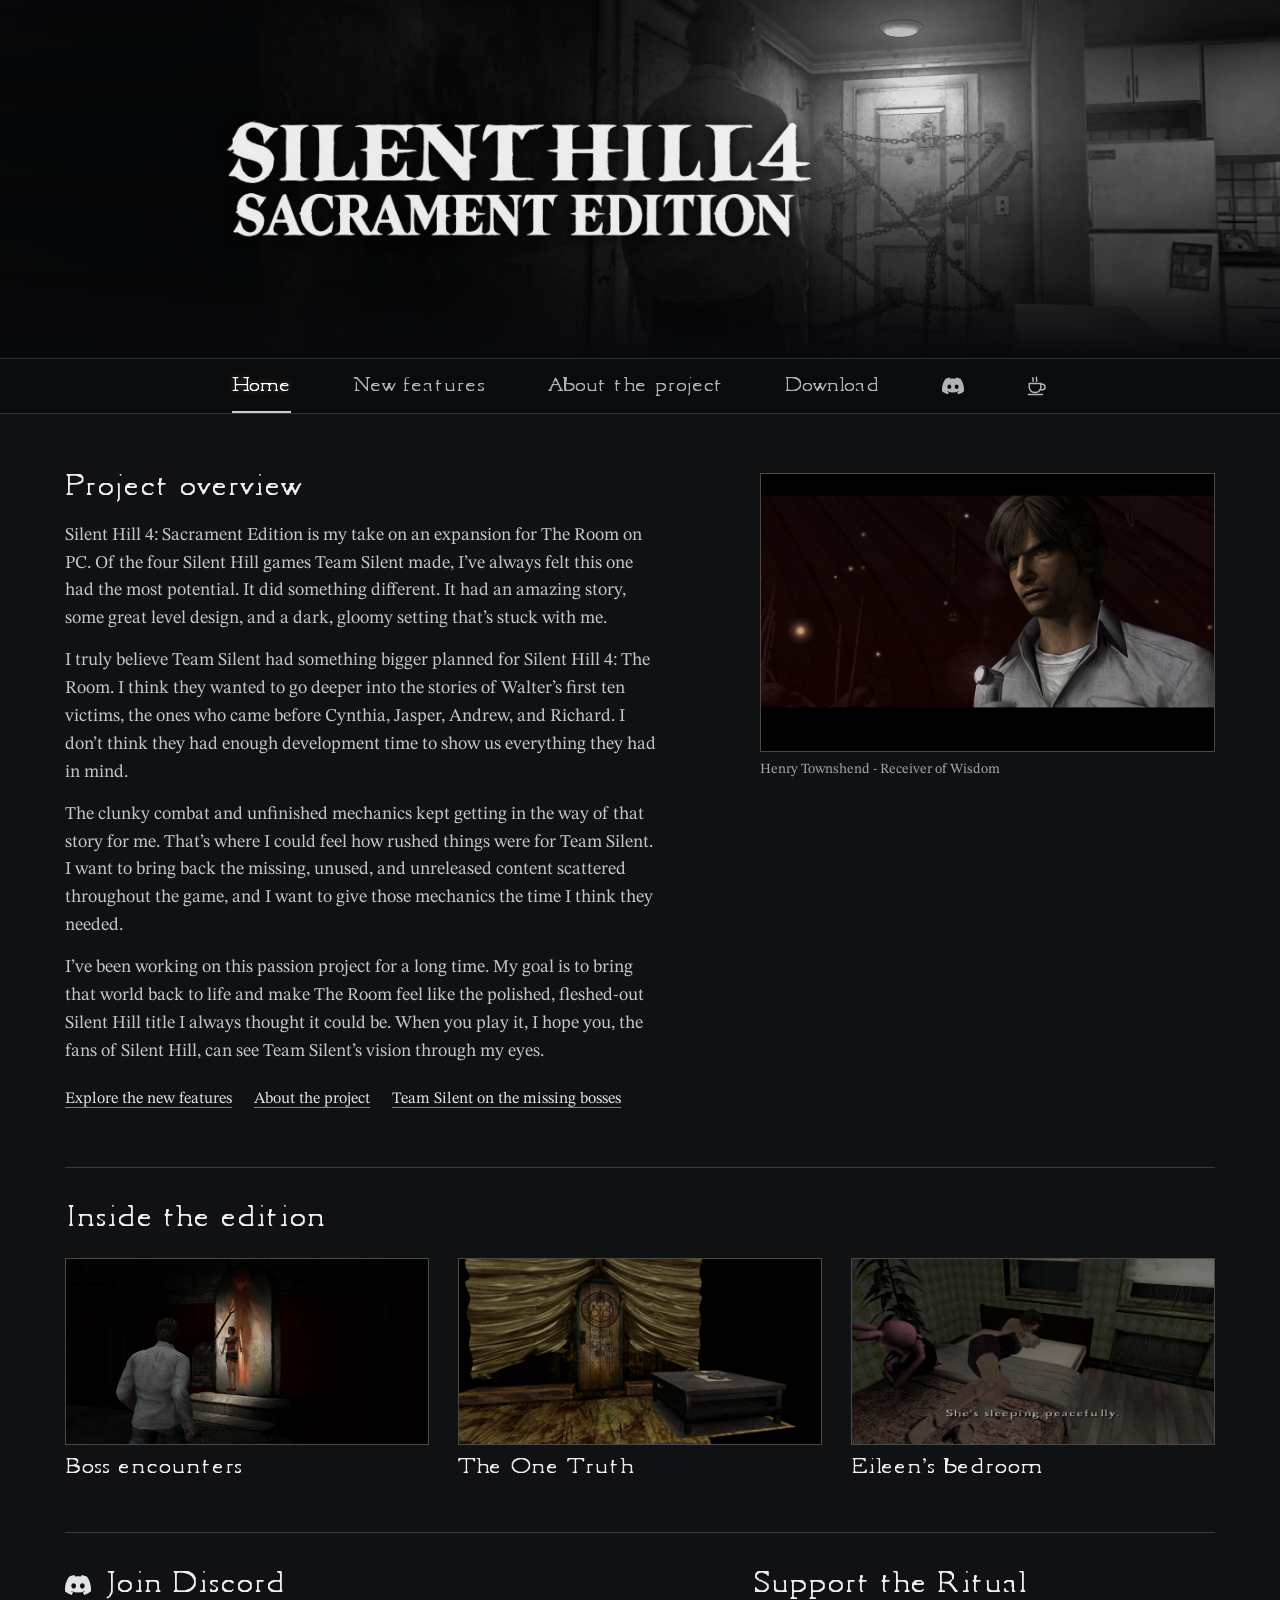
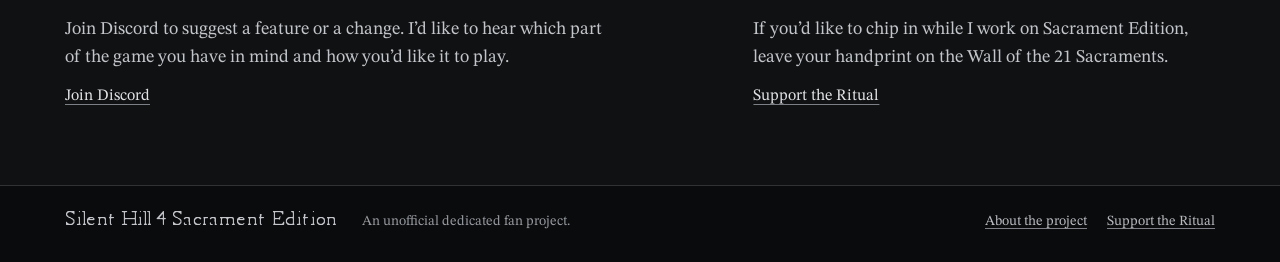
==== index.html @ d0c3575f "Publish screenshot viewer, project captions and support links" ====
<!doctype html>
<html lang="en">
<head>
  <meta charset="utf-8">
  <meta name="viewport" content="width=device-width, initial-scale=1">
  <meta name="color-scheme" content="dark">
  <meta name="theme-color" content="#090a0c">
  <meta name="description" content="A fan-made expansion of Silent Hill 4: The Room for PC, with new encounters, expanded stories, and another chance to help Eileen.">
  <title>Silent Hill 4 Sacrament Edition</title>
  <link rel="icon" href="assets/icon.png" type="image/png">
  <link rel="preload" href="assets/sh4-menu.woff2" as="font" type="font/woff2" crossorigin>
  <link rel="stylesheet" href="styles.css">
</head>
<body class="home">
  <a class="skip" href="#main">Skip to content</a>
  <header class="mast">
    <div class="banner"><div class="banner-photo" aria-hidden="true"><img src="assets/door-source.webp" alt="" width="1920" height="1080" fetchpriority="high"></div>
      <h1 class="identity"><img class="title-logo" src="assets/title.webp" alt="Silent Hill 4 Sacrament Edition" width="1300" height="269"></h1>
    </div>
    <nav class="top-nav" aria-label="Main navigation"><div class="wrap menu">
        <a href="index.html" aria-current="page">Home</a>
        <a href="features.html">New features</a>
        <a href="about.html">About<span class="optional">&nbsp;the project</span></a>
        <a href="download.html">Download</a>
        <a class="discord-shortcut" href="https://discord.gg/ubzuQQMsM7" aria-label="Join Discord" title="Join Discord" target="_blank" rel="noopener"><img src="assets/discord.svg" alt="" width="22" height="22"></a>
        <a class="discord-shortcut" href="https://buymeacoffee.com/sh4se" aria-label="Support the Ritual on Buy Me a Coffee" title="Support the Ritual on Buy Me a Coffee" target="_blank" rel="noopener"><img src="assets/coffee.svg" alt="" width="22" height="22"></a>
    </div></nav>
  </header>
<main class="content wrap" id="main" tabindex="-1">
  <section class="overview" aria-labelledby="overview-title">
    <div class="overview-copy">
      <h2 id="overview-title">Project overview</h2>
      <p>Silent Hill 4: Sacrament Edition is my take on an expansion for The Room on PC. Of the four Silent Hill games Team Silent made, I’ve always felt this one had the most potential. It did something different. It had an amazing story, some great level design, and a dark, gloomy setting that’s stuck with me.</p>
      <p>I truly believe Team Silent had something bigger planned for Silent Hill 4: The Room. I think they wanted to go deeper into the stories of Walter’s first ten victims, the ones who came before Cynthia, Jasper, Andrew, and Richard. I don’t think they had enough development time to show us everything they had in mind.</p>
      <p>The clunky combat and unfinished mechanics kept getting in the way of that story for me. That’s where I could feel how rushed things were for Team Silent. I want to bring back the missing, unused, and unreleased content scattered throughout the game, and I want to give those mechanics the time I think they needed.</p>
      <p>I’ve been working on this passion project for a long time. My goal is to bring that world back to life and make The Room feel like the polished, fleshed-out Silent Hill title I always thought it could be. When you play it, I hope you, the fans of Silent Hill, can see Team Silent’s vision through my eyes.</p>
      <div class="page-links"><a href="features.html">Explore the new features</a><a href="about.html">About the project</a><a href="https://www.silenthillmemories.net/sh4/post_mortem_en.htm#:~:text=ABSENCE%20OF%20MID-LEVEL%20BOSSES" target="_blank" rel="noopener">Team Silent on the missing bosses</a></div>
    </div>
    <figure class="room-shot"><a class="enlarge" href="assets/henry-portrait.webp" title="Open larger image"><img src="assets/henry-portrait.webp" alt="Henry Townshend with his flashlight clipped to his shirt." width="2560" height="1384"></a><figcaption>Henry Townshend - Receiver of Wisdom</figcaption></figure>
  </section>
  <section class="home-index" aria-labelledby="inside-title"><h2 id="inside-title">Inside the edition</h2>
    <div class="thumbnails"><a href="features.html#bosses"><img src="assets/boss.webp" width="480" height="254" loading="lazy" alt="Henry faces a figure in a firelit recess."><span>Boss encounters</span></a><a href="features.html#one-truth"><img src="assets/truth.webp" width="480" height="254" loading="lazy" alt="Heavy curtains surround the altar at the end of a hall."><span>The One Truth</span></a><a href="features.html#eileen"><img src="assets/eileen-bedroom.webp" width="480" height="254" loading="lazy" alt="Eileen rests in bed in Room 303."><span>Eileen’s bedroom</span></a></div>
  </section>
  <div class="community">
    <section id="discord" aria-labelledby="discord-heading" tabindex="-1">
      <h2 id="discord-heading"><img src="assets/discord.svg" alt="" width="26" height="26">Join Discord</h2>
      <p>Join Discord to suggest a feature or a change. I’d like to hear which part of the game you have in mind and how you’d like it to play.</p>
      <p class="link-status"><a href="https://discord.gg/ubzuQQMsM7" target="_blank" rel="noopener">Join Discord</a></p>
    </section>
    <section id="coffee" aria-labelledby="coffee-heading" tabindex="-1">
      <h2 id="coffee-heading">Support the Ritual</h2>
      <p>If you’d like to chip in while I work on Sacrament Edition, leave your handprint on the Wall of the 21 Sacraments.</p>
      <p class="link-status"><a href="https://buymeacoffee.com/sh4se" target="_blank" rel="noopener">Support the Ritual</a></p>
    </section>
  </div>
</main>
  <footer class="footer"><div class="wrap"><p>Silent Hill 4 Sacrament Edition</p><p>An unofficial dedicated fan project.</p><div class="footer-links"><a href="about.html">About the project</a><a href="#coffee">Support the Ritual</a></div></div></footer>
<dialog class="photo-viewer" aria-label="Enlarged screenshot">
    <form method="dialog"><button autofocus aria-label="Close image preview">Close &times;</button></form>
    <img alt="">
  </dialog>
  <script src="photo-viewer.js"></script>
</body>
</html>
---- styles.css ----
@font-face {
  font-family: "SH4 Menu";
  src: url("assets/sh4-menu.woff2") format("woff2");
  font-style: normal;
  font-weight: 400;
  font-display: swap;
}
@font-face {
  font-family: "STIX Two Text";
  src: url("assets/stix-two-text.woff2") format("woff2");
  font-style: normal;
  font-weight: 400 700;
  font-display: swap;
}
:root {
  --black: #090a0c;
  --ground: #101113;
  --text: #c2c5c9;
  --white: #eeeef0;
  --muted: #a2a6ac;
  --line: #383b40;
  --focus: #d6e2f1;
  --menu: "SH4 Menu", "STIX Two Text", Georgia, serif;
  --reading: "STIX Two Text", Georgia, "Times New Roman", serif;
  color-scheme: dark;
  scrollbar-color: #686b71 #141517;
}
*, *::after, *::before { box-sizing: border-box; }
html { scroll-padding-block-start: 18px; background: var(--black); }
body { background: var(--ground); color: var(--text); margin: 0; font: 400 18px/1.55 var(--reading); font-synthesis: none; }
h1, h2, h3, h4, p, figure { margin: 0; }
h1, h2, h3, h4, .menu, .menu-heading, .thumbnails span { color: var(--white); font-family: var(--menu); font-style: normal; font-weight: 400; }
h1 { font-size: clamp(31px,3.25vw,45px); line-height: 1.22; }
h2 { font-size: clamp(24px,2.15vw,30px); line-height: 1.27; }
h3 { font-size: 21px; line-height: 1.35; }
p + p { margin-top: 14px; }
a { color: #e1e3e6; text-underline-offset: .22em; text-decoration-color: #7c8086; }
a:hover, summary:hover { color: white; text-decoration-color: #f5f6f7; }
a, summary { cursor: pointer; }
a:focus-visible, summary:focus-visible { outline: 2px solid var(--focus); outline-offset: 4px; }
main:focus { outline: none; }
img { display: block; max-width: 100%; }
::selection { background: #c9ccd1; color: #111214; }
.wrap { width: min(1150px, calc(100% - clamp(38px,10vw,150px))); margin-inline: auto; }
.skip { position: absolute; z-index: 5; top: -80px; left: 12px; padding: 9px 18px; background: var(--white); color: var(--black); }
.skip:focus { top: 10px; }
.mast { background: var(--black); }
.banner { isolation: isolate; overflow: hidden; position: relative; display: grid; place-items: center; height: clamp(295px,28vw,420px); background: #090a0b; }
.banner::before, .banner::after, .banner-photo { position: absolute; inset: 0; pointer-events: none; z-index: -1; }
.banner::before { content: ""; background: center 49% / cover url("assets/interior.webp"); filter: grayscale(1) contrast(1.18) brightness(.53); opacity: .68; }
.banner-photo { inset: 0 -2% 0 33%; mask-image: linear-gradient(90deg,transparent,black 24%); }
.banner-photo img { width: 100%; height: 100%; object-fit: cover; object-position: 51% 47%; filter: grayscale(1) contrast(1.11) brightness(1.31); }
.banner::after { content: ""; background: linear-gradient(0deg,#08090b 0%,rgba(8,9,11,.23) 21%,transparent 63%,rgba(8,9,11,.29)), linear-gradient(90deg,rgba(7,8,10,.73),rgba(8,9,11,.24) 34%,rgba(7,8,10,.05) 74%,rgba(8,9,11,.48)); }
.identity { display: block; width: min(46%,610px); margin-right: 19%; line-height: 0; }
.title-logo { width: 100%; height: auto; opacity: .94; filter: drop-shadow(0 2px 7px #000); }
.inner-page .banner { height: clamp(165px,16vw,230px); }
.inner-page .identity { width: min(32%,390px); }
.top-nav { background: #0a0b0c; border-block: 1px solid #303236; }
.menu { min-height: 54px; display: flex; justify-content: center; align-items: stretch; column-gap: clamp(10px,3vw,55px); }
.menu a { position: relative; display: flex; align-items: center; justify-content: center; text-align: center; padding: 6px 12px; color: #b0b2b7; font-size: 19px; line-height: 1.25; text-decoration: none; white-space: nowrap; }
.menu a:hover, .menu a[aria-current] { color: #fff; text-shadow: 0 0 7px #d7d9de55; }
.menu a[aria-current]::after { position: absolute; content: ""; bottom: 0; left: 12px; right: 12px; height: 2px; background: #c9ccd0; }
.menu .discord-shortcut { padding-inline: 12px; }
.discord-shortcut img { opacity: .78; }
.discord-shortcut:hover img, .discord-shortcut:focus-visible img { opacity: 1; }
.content { padding-block: clamp(34px,4.4vw,66px) clamp(50px,6vw,94px); }
.overview, .about-opening, .release { display: grid; grid-template-columns: minmax(0,1.16fr) minmax(0,.84fr); gap: clamp(36px,5.3vw,88px); align-items: start; }
.overview h2, .about-opening h2, .release h2, .ai-note h2, .faq h2 { margin-bottom: 16px; }
.overview figure { margin-top: 2px; }
.overview p, .about-opening p, .release p, .ai-note p, .page-heading p { max-width: 66ch; }
figure img, .thumbnails img { background: #17181a; border: 1px solid #46494d; width: 100%; height: auto; object-fit: cover; }
figcaption { color: var(--muted); font-size: 14px; line-height: 1.4; padding-top: 8px; }
.room-shot img { aspect-ratio: 1.63; }
.page-links { display: flex; flex-wrap: wrap; gap: 5px 22px; margin-top: 17px; }
.page-links a { display: inline-flex; min-height: 34px; align-items: center; font-size: 16px; }
.home-index, .about-tools, .ai-note, .faq { border-top: 1px solid var(--line); margin-top: clamp(34px,3.9vw,58px); padding-top: clamp(23px,2.7vw,40px); }
.home-index h2, .about-tools h2 { margin-bottom: 21px; }
.thumbnails { display: grid; grid-template-columns: repeat(3,minmax(0,1fr)); gap: clamp(15px,2.3vw,36px); }
.thumbnails a { text-decoration: none; }
.thumbnails img { aspect-ratio: 1.95; }
.thumbnails span { display: inline-block; margin-top: 9px; font-size: 21px; line-height: 1.3; }
.thumbnails a:hover img { border-color: #c2c6ca; }
.thumbnails a:hover span { text-decoration: underline; text-underline-offset: .23em; }
.page-heading { border-bottom: 1px solid var(--line); margin-bottom: 30px; padding-bottom: 20px; }
.page-heading p { margin-top: 12px; }
.archive-layout { display: grid; grid-template-columns: minmax(147px,190px) minmax(0,1fr); gap: clamp(33px,4.5vw,72px); }
.chapter-nav { position: sticky; top: 20px; max-height: calc(100vh - 40px); overflow-y: auto; border-right: 1px solid var(--line); padding: 5px 17px 5px 5px; }
.menu-heading { font-size: 20px; margin-bottom: 7px; }
.chapter-nav a { display: block; padding: 5px 0; color: #bcbfc4; font-size: 16px; }
.chapter-nav a:hover { color: white; }
.feature-chapter + .feature-chapter { margin-top: 33px; padding-top: 30px; border-top: 1px solid var(--line); }
.feature-chapter h2 { margin-bottom: 20px; }
.chapter-intro, #subway-second-visit { max-width: 66ch; margin-bottom: 22px; }
#hellish-water-prison { max-width: 66ch; }
.feature-entries + .feature-entries { margin-top: 22px; }
.feature-lead, .feature-entries { display: grid; grid-template-columns: repeat(2,minmax(0,1fr)); gap: 22px clamp(24px,2.7vw,40px); align-items: start; }
.feature-lead { margin-bottom: 22px; }
.lead-copy .feature-item + .feature-item { margin-top: 20px; }
.feature-item h3, .feature-item h4 { margin-bottom: 6px; font-size: 19px; line-height: 1.35; }
.boss-group > h3 { margin-bottom: 14px; }
.boss-group + .boss-group { margin-top: 26px; }
.upcoming-fights > p { margin-bottom: 8px; font-size: 17px; }
.planned-fight { display: flex; flex-wrap: wrap; align-items: baseline; justify-content: space-between; gap: 2px 12px; border-top: 1px solid var(--line); padding-block: 6px; }
.planned-fight h4 { font-size: 18px; line-height: 1.35; }
.planned-fight p { color: var(--muted); font-size: 15px; }
.discord-callout { max-width: 56ch; margin-top: 14px; padding: 14px 16px; background: #17191c; border-block: 1px solid var(--line); }
.discord-callout p { font-size: 17px; }
.discord-callout a { display: inline-flex; gap: 9px; align-items: center; min-height: 44px; font: 18px/1.3 var(--menu); }
.discord-callout a img { flex: none; }
.discord-callout small { display: block; color: var(--muted); font-size: 14px; }
.feature-quote { margin: 16px 0 0; padding: 10px 14px; border-left: 2px solid #747982; background: #141619; }
.feature-quote blockquote { margin: 0; }
.feature-quote figcaption { padding-top: 6px; }
h3 + .feature-quote { margin-top: 0; margin-bottom: 10px; }
.feature-item p, .upcoming-list { font-size: 17px; }
.feature-item .feature-source { margin-top: 9px; color: var(--muted); font-size: 16px; }
.feature-item .shot { margin-top: 14px; }
.shot img { aspect-ratio: 1.8; }
#classic .shot img { aspect-ratio: auto; }
@media (min-width: 961px) {
  :is(#classic, #menus-and-hud) .feature-lead .shot { grid-column: 2; grid-row: 1 / span 2; }
}
#final-boss .shot img { object-position: 59% center; }
#eileen .shot img { object-position: 70% center; }
.upcoming-list { margin: 0; padding-left: 1.25em; }
.upcoming-list li + li { margin-top: 7px; }
.tool-columns { display: grid; grid-template-columns: repeat(3,minmax(0,1fr)); gap: clamp(25px,3.8vw,62px); }
.tool-columns h3 { margin-bottom: 8px; }
.tool-columns p { font-size: 17px; }
.community { display: grid; grid-template-columns: minmax(0,1.15fr) minmax(0,.85fr); gap: clamp(28px,5vw,76px); margin-top: clamp(34px,3.9vw,58px); padding-top: clamp(23px,2.7vw,40px); border-top: 1px solid var(--line); }
.community section { scroll-margin-top: 16px; }
.community section:focus-visible { outline: 1px solid var(--focus); outline-offset: 6px; }
.community h2 { display: flex; align-items: center; gap: 13px; margin-bottom: 13px; }
.community h2 img { flex: none; }
.community p { max-width: 60ch; }
.community .link-status { color: var(--muted); font-size: 16px; margin-top: 12px; }
.credits { margin-top: 35px; }
details { border-top: 1px solid var(--line); }
details:last-child { border-bottom: 1px solid var(--line); }
summary { display: flex; align-items: center; justify-content: space-between; gap: 19px; padding: 13px 0; color: var(--white); list-style: none; font-size: 17px; }
summary::-webkit-details-marker { display: none; }
summary::after { content: "+"; font: 18px/1 var(--reading); color: #b3b8be; }
details[open] > summary::after { content: "−"; }
details p { max-width: 75ch; margin-top: 0; margin-bottom: 15px; }
.faq { max-width: 790px; }
.footer { border-top: 1px solid #303236; background: #0a0b0c; color: #96999f; }
.footer .wrap { padding-block: 23px 29px; display: flex; flex-wrap: wrap; align-items: baseline; gap: 5px 25px; font-size: 14px; }
.footer p:first-child { font: 17px/1.35 var(--menu); color: #c3c5ca; }
.footer p { margin: 0; }
.footer-links { display: flex; flex-wrap: wrap; column-gap: 20px; margin-left: auto; }
.footer a { color: #b8bac0; }
@media (min-width: 1700px) {
  .banner-photo { inset-inline: 31% 4%; mask-image: linear-gradient(90deg,transparent,black 20%,black 84%,transparent); }
}
@media (max-width: 960px) {
  .archive-layout { grid-template-columns: 155px minmax(0,1fr); gap: 30px; }
  .feature-lead, .feature-entries { grid-template-columns: 1fr; gap: 18px; }
  .feature-lead .shot, .feature-item .shot { max-width: 570px; }
  .overview, .about-opening, .release { gap: 32px; }
}
@media (max-width: 700px) {
  body { font-size: 17px; }
  .wrap { width: calc(100% - 38px); }
  .banner { height: clamp(215px,46vw,310px); }
  .inner-page .banner { height: 145px; }
  .banner-photo { inset-inline: 2% -5%; mask-image: linear-gradient(90deg,transparent,black 23%); }
  .banner-photo img { object-position: 52% 36%; }
  .banner::after { background: linear-gradient(0deg,#08090b 1%,rgba(8,9,11,.69) 26%,transparent 77%),linear-gradient(90deg,rgba(8,9,11,.5),transparent 84%); }
  .identity, .inner-page .identity { width: min(75%,395px); margin: 0; align-self: end; margin-bottom: 28px; }
  .inner-page .identity { width: min(57%,300px); margin-bottom: 20px; }
  .menu { width: calc(100% - 22px); min-height: 48px; column-gap: 2px; justify-content: space-evenly; }
  .menu a { font-size: 15.5px; padding-inline: 5px; }
  .menu a[aria-current]::after { left: 4px; right: 4px; }
  .menu .optional { display: none; }
  .menu .discord-shortcut { min-width: 30px; padding-inline: 3px; }
  .discord-shortcut img { width: 19px; height: 19px; }
  .content { padding-top: 29px; }
  .overview, .about-opening, .release, .tool-columns { grid-template-columns: 1fr; gap: 22px; }
  .room-shot, .about-opening figure, .release figure { max-width: 530px; }
  .room-shot img { aspect-ratio: 1.79; }
  .thumbnails { grid-template-columns: 1fr; gap: 15px; }
  .thumbnails a { display: flex; align-items: center; gap: 14px; }
  .thumbnails img { width: 38%; max-width: 175px; }
  .thumbnails span { margin-top: 0; font-size: 20px; }
  .community { grid-template-columns: 1fr; gap: 23px; }
  .community section + section { border-top: 1px solid var(--line); padding-top: 23px; }
  .archive-layout { display: block; }
  .chapter-nav { position: static; max-height: none; overflow: visible; display: grid; grid-template-columns: repeat(2,minmax(0,1fr)); gap: 0 14px; border: 0; border-bottom: 1px solid var(--line); padding: 0 0 13px; margin-bottom: 23px; }
  .menu-heading { grid-column: 1 / -1; margin-bottom: 3px; }
  .chapter-nav a { min-height: 34px; line-height: 1.35; }
  .page-heading { margin-bottom: 22px; }
  .about-tools, .home-index, .ai-note, .faq { margin-top: 29px; }
  .footer .wrap { display: block; }
  .footer p + p { margin: 4px 0; }
  .footer a { display: inline-flex; padding-block: 5px; }
}
@media (max-width: 389px) {
  .menu { width: calc(100% - 8px); column-gap: 0; }
  .menu a { font-size: 13px; padding-inline: 2px; }
}
@media (forced-colors: active) {
  :root { scrollbar-color: auto; }
  .banner { forced-color-adjust: none; }
  .menu a[aria-current] { outline: 1px solid LinkText; }
}

.enlarge { display: block; cursor: zoom-in; }
.enlarge:focus-visible { outline: 2px solid currentColor; outline-offset: 3px; }
.arena-gallery { display: grid; grid-template-columns: repeat(2, minmax(0, 1fr)); gap: 10px; }
.arena-gallery .shot { margin: 0; }
.arena-gallery .shot:first-child { grid-column: 1 / -1; }

.photo-viewer { position: fixed; inset: 0; margin: auto; padding: 0; border: 0; background: transparent; color: #eee; max-width: 96vw; max-height: 96vh; }
.photo-viewer::backdrop { background: rgba(3, 4, 5, .94); }
.photo-viewer img { display: block; width: auto; height: auto; max-width: 94vw; max-height: calc(92vh - 48px); object-fit: contain; }
.photo-viewer form { display: flex; justify-content: flex-end; margin: 0; }
.photo-viewer button { cursor: pointer; background: #141517; color: #eee; font: inherit; padding: 8px 16px; border: 1px solid #747478; min-height: 44px; }
html:has(.photo-viewer[open]) { overflow: hidden; }

@media (min-width: 961px) {
  #combat #weapon-upgrades { grid-column: 1; grid-row: 2; }
  #combat #shotgun { grid-column: 2; grid-row: 1; }
}
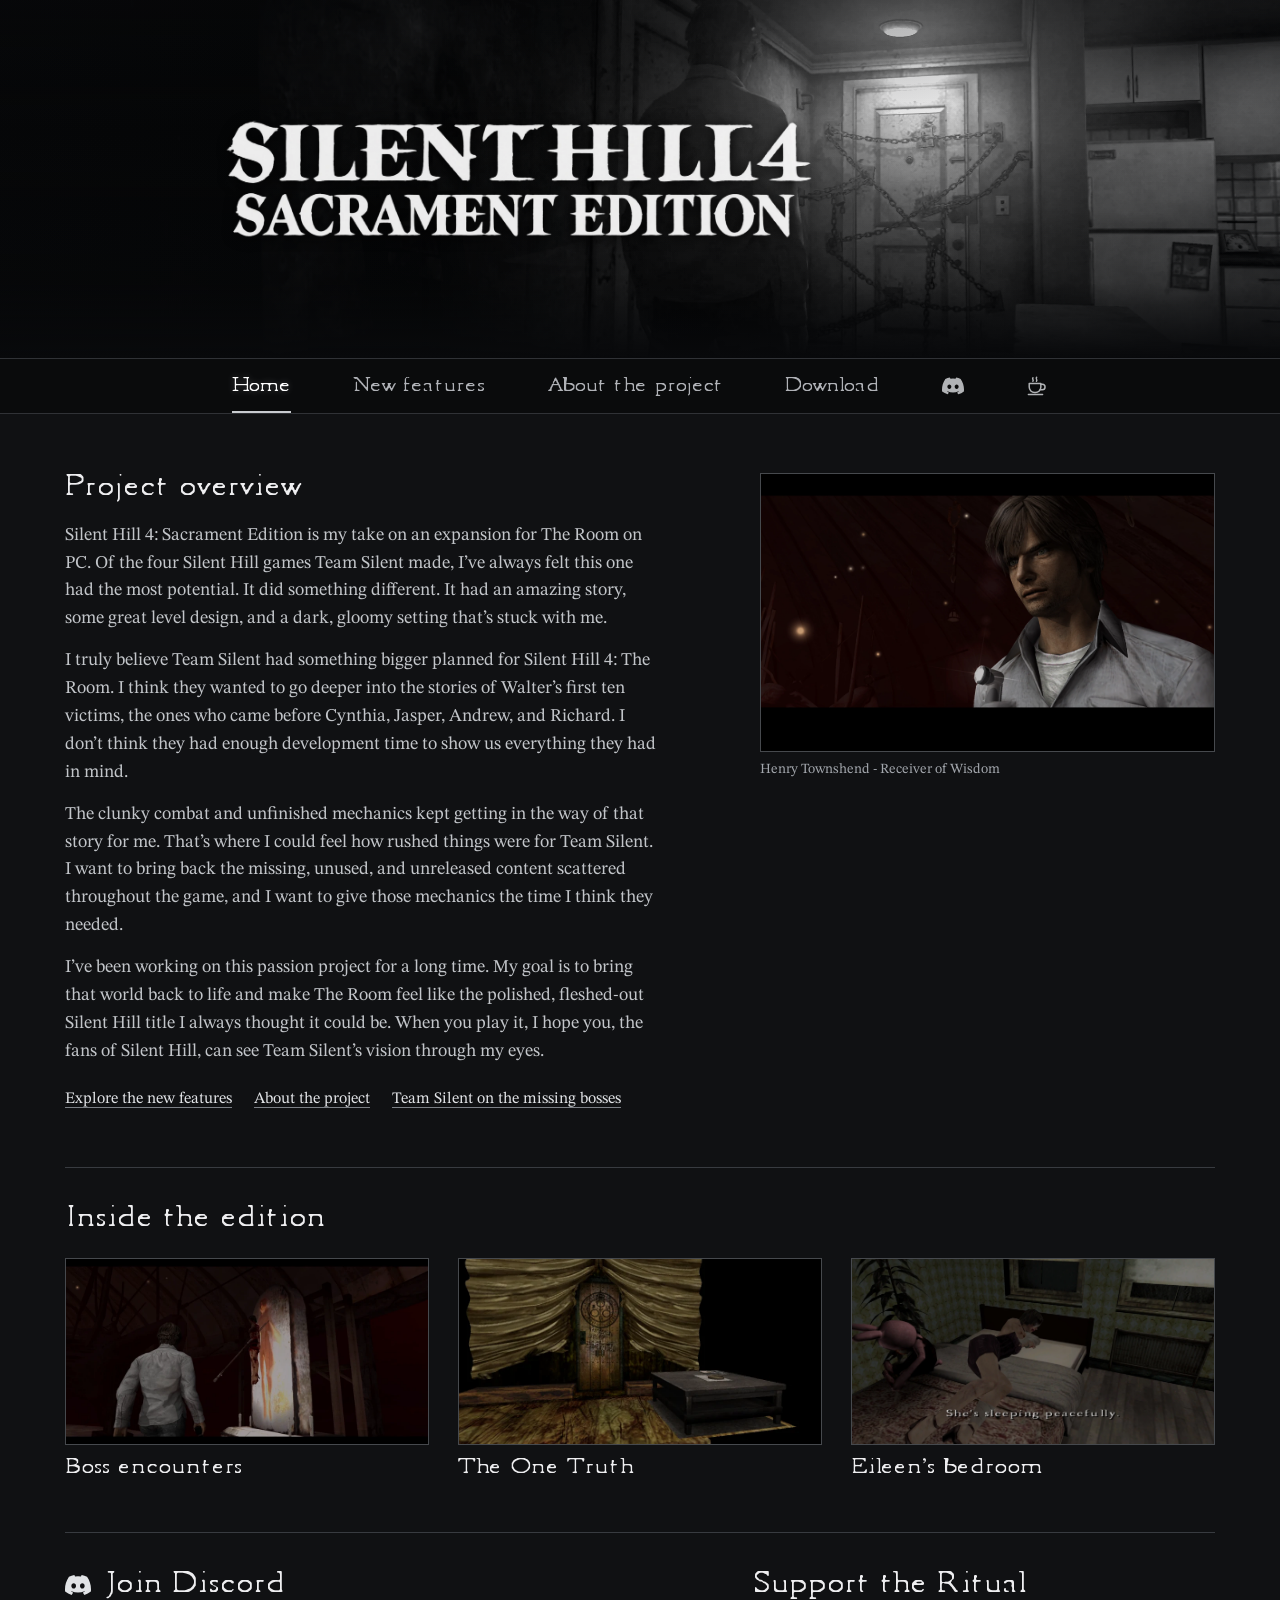
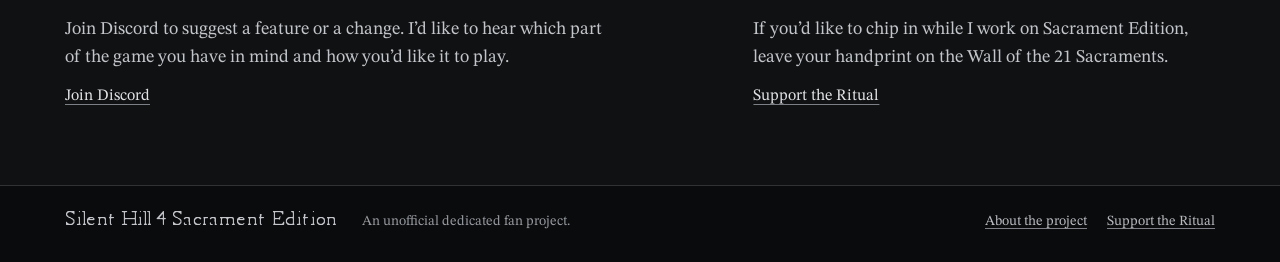
==== commit 2c1e7f35: "Publish approved feature photos and remove image captions" ====
--- a/index.html
+++ b/index.html
@@ -39,7 +39,7 @@
     <figure class="room-shot"><a class="enlarge" href="assets/henry-portrait.webp" title="Open larger image"><img src="assets/henry-portrait.webp" alt="Henry Townshend with his flashlight clipped to his shirt." width="2560" height="1384"></a><figcaption>Henry Townshend - Receiver of Wisdom</figcaption></figure>
   </section>
   <section class="home-index" aria-labelledby="inside-title"><h2 id="inside-title">Inside the edition</h2>
-    <div class="thumbnails"><a href="features.html#bosses"><img src="assets/boss.webp" width="480" height="254" loading="lazy" alt="Henry faces a figure in a firelit recess."><span>Boss encounters</span></a><a href="features.html#one-truth"><img src="assets/truth.webp" width="480" height="254" loading="lazy" alt="Heavy curtains surround the altar at the end of a hall."><span>The One Truth</span></a><a href="features.html#eileen"><img src="assets/eileen-bedroom.webp" width="480" height="254" loading="lazy" alt="Eileen rests in bed in Room 303."><span>Eileen’s bedroom</span></a></div>
+    <div class="thumbnails"><a href="features.html#bosses"><img src="assets/boss-encounters.webp" width="1024" height="472" loading="lazy" alt="Henry faces a suspended figure in the candlelit arena."><span>Boss encounters</span></a><a href="features.html#one-truth"><img src="assets/truth.webp" width="480" height="254" loading="lazy" alt="Heavy curtains surround the altar at the end of a hall."><span>The One Truth</span></a><a href="features.html#eileen"><img src="assets/eileen-bedroom.webp" width="480" height="254" loading="lazy" alt="Eileen rests in bed in Room 303."><span>Eileen’s bedroom</span></a></div>
   </section>
   <div class="community">
     <section id="discord" aria-labelledby="discord-heading" tabindex="-1">
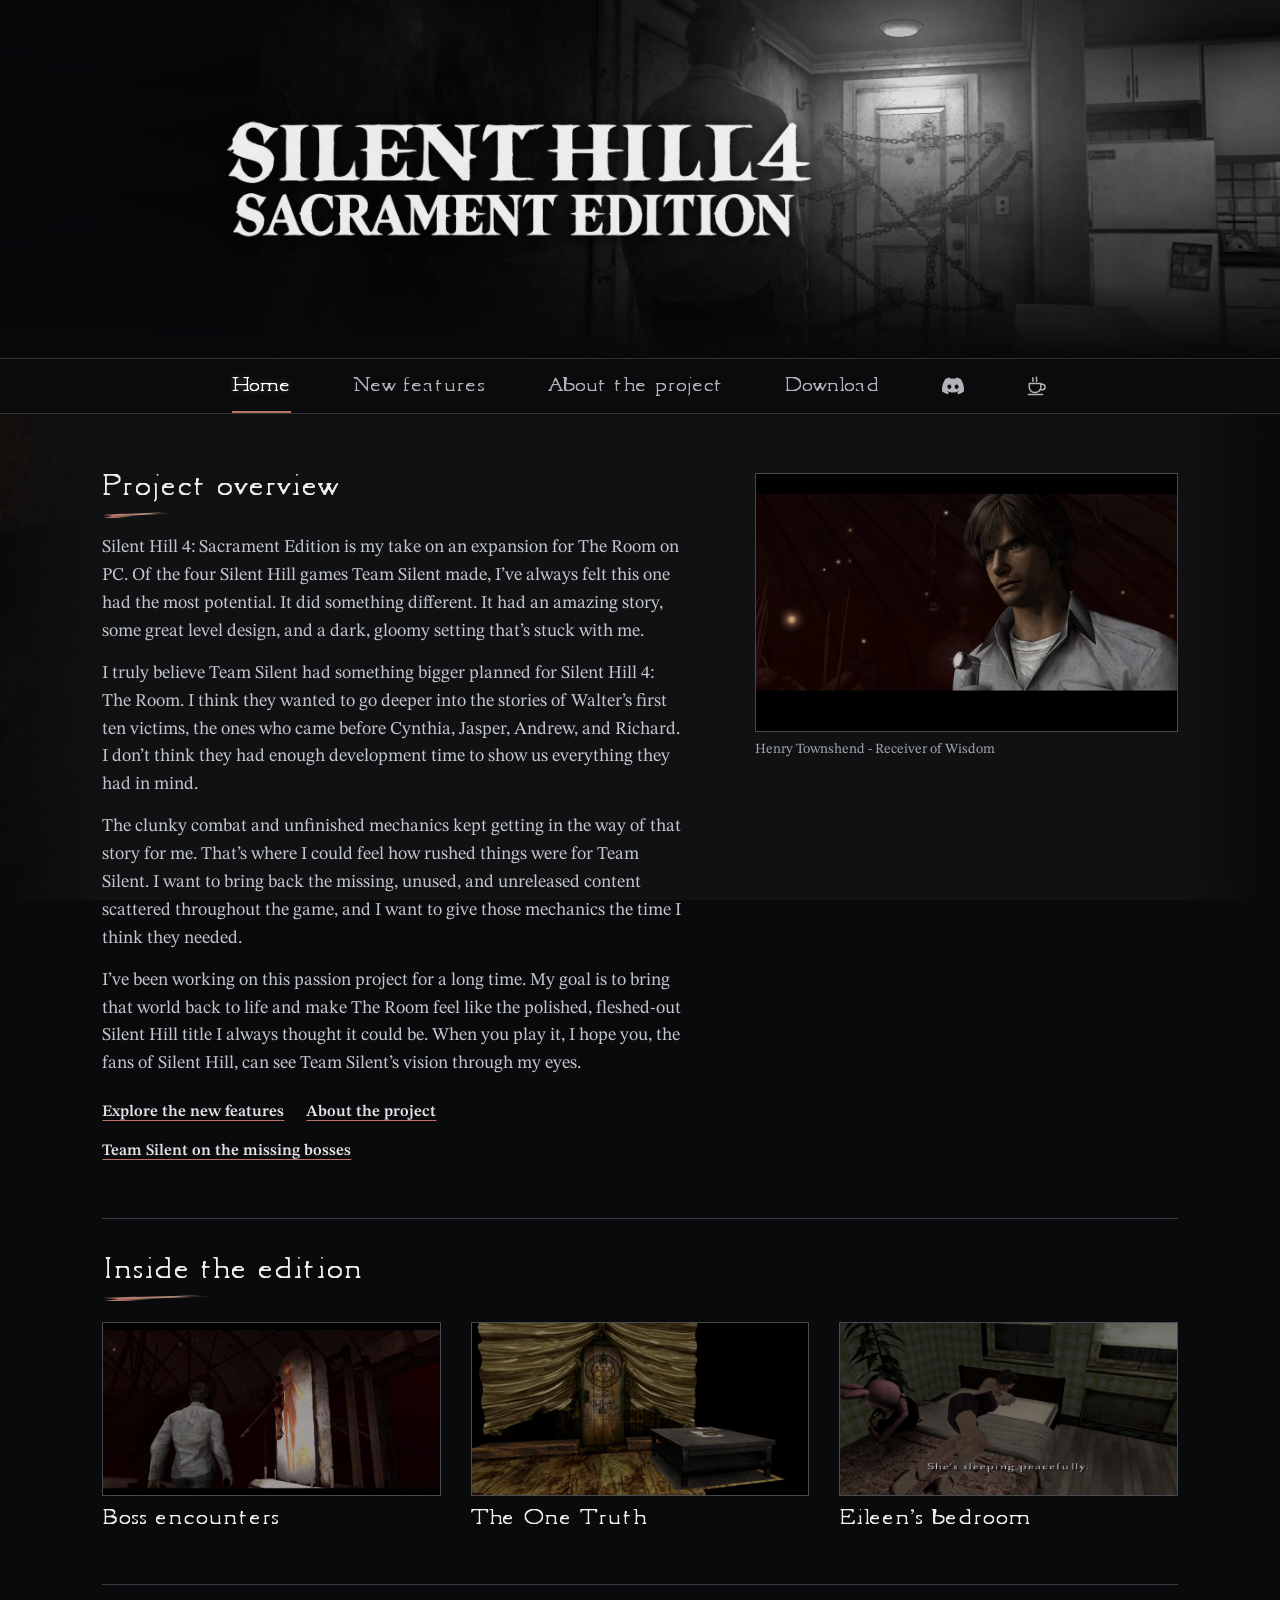
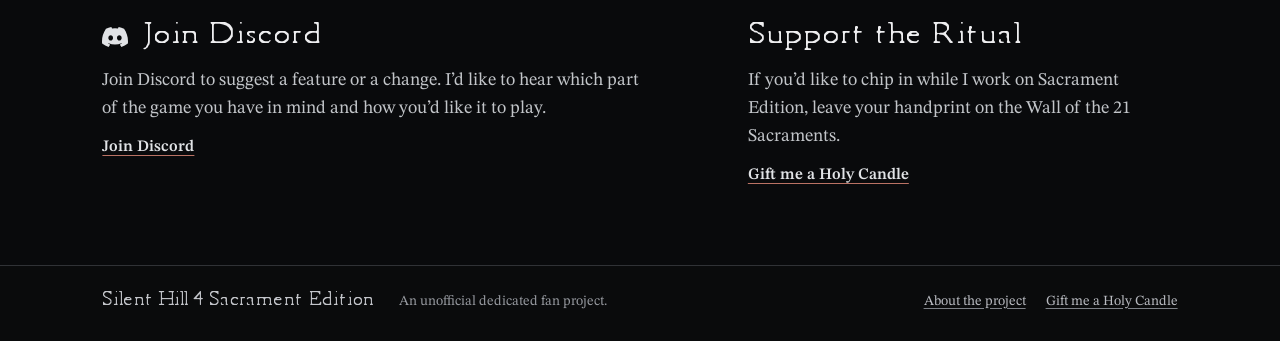
==== commit 4721c33b: "Publish responsive feature layouts, Christmas release date and footer links" ====
--- a/index.html
+++ b/index.html
@@ -23,7 +23,7 @@
         <a href="about.html">About<span class="optional">&nbsp;the project</span></a>
         <a href="download.html">Download</a>
         <a class="discord-shortcut" href="https://discord.gg/ubzuQQMsM7" aria-label="Join Discord" title="Join Discord" target="_blank" rel="noopener"><img src="assets/discord.svg" alt="" width="22" height="22"></a>
-        <a class="discord-shortcut" href="https://buymeacoffee.com/sh4se" aria-label="Support the Ritual on Buy Me a Coffee" title="Support the Ritual on Buy Me a Coffee" target="_blank" rel="noopener"><img src="assets/coffee.svg" alt="" width="22" height="22"></a>
+        <a class="discord-shortcut" href="https://buymeacoffee.com/sh4se" aria-label="Gift me a Holy Candle" title="Gift me a Holy Candle" target="_blank" rel="noopener"><img src="assets/coffee.svg" alt="" width="22" height="22"></a>
     </div></nav>
   </header>
 <main class="content wrap" id="main" tabindex="-1">
@@ -50,11 +50,11 @@
     <section id="coffee" aria-labelledby="coffee-heading" tabindex="-1">
       <h2 id="coffee-heading">Support the Ritual</h2>
       <p>If you’d like to chip in while I work on Sacrament Edition, leave your handprint on the Wall of the 21 Sacraments.</p>
-      <p class="link-status"><a href="https://buymeacoffee.com/sh4se" target="_blank" rel="noopener">Support the Ritual</a></p>
+      <p class="link-status"><a href="https://buymeacoffee.com/sh4se" target="_blank" rel="noopener">Gift me a Holy Candle</a></p>
     </section>
   </div>
 </main>
-  <footer class="footer"><div class="wrap"><p>Silent Hill 4 Sacrament Edition</p><p>An unofficial dedicated fan project.</p><div class="footer-links"><a href="about.html">About the project</a><a href="#coffee">Support the Ritual</a></div></div></footer>
+  <footer class="footer"><div class="wrap"><p>Silent Hill 4 Sacrament Edition</p><p>An unofficial dedicated fan project.</p><div class="footer-links"><a href="about.html">About the project</a><a href="https://buymeacoffee.com/sh4se" target="_blank" rel="noopener">Gift me a Holy Candle</a></div></div></footer>
 <dialog class="photo-viewer" aria-label="Enlarged screenshot">
     <form method="dialog"><button autofocus aria-label="Close image preview">Close &times;</button></form>
     <img alt="">
--- a/styles.css
+++ b/styles.css
@@ -1,223 +1,318 @@
-@font-face {
-  font-family: "SH4 Menu";
-  src: url("assets/sh4-menu.woff2") format("woff2");
-  font-style: normal;
-  font-weight: 400;
-  font-display: swap;
-}
-@font-face {
-  font-family: "STIX Two Text";
-  src: url("assets/stix-two-text.woff2") format("woff2");
-  font-style: normal;
-  font-weight: 400 700;
-  font-display: swap;
-}
-:root {
-  --black: #090a0c;
-  --ground: #101113;
-  --text: #c2c5c9;
-  --white: #eeeef0;
-  --muted: #a2a6ac;
-  --line: #383b40;
-  --focus: #d6e2f1;
-  --menu: "SH4 Menu", "STIX Two Text", Georgia, serif;
-  --reading: "STIX Two Text", Georgia, "Times New Roman", serif;
-  color-scheme: dark;
-  scrollbar-color: #686b71 #141517;
-}
-*, *::after, *::before { box-sizing: border-box; }
-html { scroll-padding-block-start: 18px; background: var(--black); }
-body { background: var(--ground); color: var(--text); margin: 0; font: 400 18px/1.55 var(--reading); font-synthesis: none; }
-h1, h2, h3, h4, p, figure { margin: 0; }
-h1, h2, h3, h4, .menu, .menu-heading, .thumbnails span { color: var(--white); font-family: var(--menu); font-style: normal; font-weight: 400; }
-h1 { font-size: clamp(31px,3.25vw,45px); line-height: 1.22; }
-h2 { font-size: clamp(24px,2.15vw,30px); line-height: 1.27; }
-h3 { font-size: 21px; line-height: 1.35; }
-p + p { margin-top: 14px; }
-a { color: #e1e3e6; text-underline-offset: .22em; text-decoration-color: #7c8086; }
-a:hover, summary:hover { color: white; text-decoration-color: #f5f6f7; }
-a, summary { cursor: pointer; }
-a:focus-visible, summary:focus-visible { outline: 2px solid var(--focus); outline-offset: 4px; }
-main:focus { outline: none; }
-img { display: block; max-width: 100%; }
-::selection { background: #c9ccd1; color: #111214; }
-.wrap { width: min(1150px, calc(100% - clamp(38px,10vw,150px))); margin-inline: auto; }
-.skip { position: absolute; z-index: 5; top: -80px; left: 12px; padding: 9px 18px; background: var(--white); color: var(--black); }
-.skip:focus { top: 10px; }
-.mast { background: var(--black); }
-.banner { isolation: isolate; overflow: hidden; position: relative; display: grid; place-items: center; height: clamp(295px,28vw,420px); background: #090a0b; }
-.banner::before, .banner::after, .banner-photo { position: absolute; inset: 0; pointer-events: none; z-index: -1; }
-.banner::before { content: ""; background: center 49% / cover url("assets/interior.webp"); filter: grayscale(1) contrast(1.18) brightness(.53); opacity: .68; }
-.banner-photo { inset: 0 -2% 0 33%; mask-image: linear-gradient(90deg,transparent,black 24%); }
-.banner-photo img { width: 100%; height: 100%; object-fit: cover; object-position: 51% 47%; filter: grayscale(1) contrast(1.11) brightness(1.31); }
-.banner::after { content: ""; background: linear-gradient(0deg,#08090b 0%,rgba(8,9,11,.23) 21%,transparent 63%,rgba(8,9,11,.29)), linear-gradient(90deg,rgba(7,8,10,.73),rgba(8,9,11,.24) 34%,rgba(7,8,10,.05) 74%,rgba(8,9,11,.48)); }
-.identity { display: block; width: min(46%,610px); margin-right: 19%; line-height: 0; }
-.title-logo { width: 100%; height: auto; opacity: .94; filter: drop-shadow(0 2px 7px #000); }
-.inner-page .banner { height: clamp(165px,16vw,230px); }
-.inner-page .identity { width: min(32%,390px); }
-.top-nav { background: #0a0b0c; border-block: 1px solid #303236; }
-.menu { min-height: 54px; display: flex; justify-content: center; align-items: stretch; column-gap: clamp(10px,3vw,55px); }
-.menu a { position: relative; display: flex; align-items: center; justify-content: center; text-align: center; padding: 6px 12px; color: #b0b2b7; font-size: 19px; line-height: 1.25; text-decoration: none; white-space: nowrap; }
-.menu a:hover, .menu a[aria-current] { color: #fff; text-shadow: 0 0 7px #d7d9de55; }
-.menu a[aria-current]::after { position: absolute; content: ""; bottom: 0; left: 12px; right: 12px; height: 2px; background: #c9ccd0; }
-.menu .discord-shortcut { padding-inline: 12px; }
-.discord-shortcut img { opacity: .78; }
-.discord-shortcut:hover img, .discord-shortcut:focus-visible img { opacity: 1; }
-.content { padding-block: clamp(34px,4.4vw,66px) clamp(50px,6vw,94px); }
-.overview, .about-opening, .release { display: grid; grid-template-columns: minmax(0,1.16fr) minmax(0,.84fr); gap: clamp(36px,5.3vw,88px); align-items: start; }
-.overview h2, .about-opening h2, .release h2, .ai-note h2, .faq h2 { margin-bottom: 16px; }
-.overview figure { margin-top: 2px; }
-.overview p, .about-opening p, .release p, .ai-note p, .page-heading p { max-width: 66ch; }
-figure img, .thumbnails img { background: #17181a; border: 1px solid #46494d; width: 100%; height: auto; object-fit: cover; }
-figcaption { color: var(--muted); font-size: 14px; line-height: 1.4; padding-top: 8px; }
-.room-shot img { aspect-ratio: 1.63; }
-.page-links { display: flex; flex-wrap: wrap; gap: 5px 22px; margin-top: 17px; }
-.page-links a { display: inline-flex; min-height: 34px; align-items: center; font-size: 16px; }
-.home-index, .about-tools, .ai-note, .faq { border-top: 1px solid var(--line); margin-top: clamp(34px,3.9vw,58px); padding-top: clamp(23px,2.7vw,40px); }
-.home-index h2, .about-tools h2 { margin-bottom: 21px; }
-.thumbnails { display: grid; grid-template-columns: repeat(3,minmax(0,1fr)); gap: clamp(15px,2.3vw,36px); }
-.thumbnails a { text-decoration: none; }
-.thumbnails img { aspect-ratio: 1.95; }
-.thumbnails span { display: inline-block; margin-top: 9px; font-size: 21px; line-height: 1.3; }
-.thumbnails a:hover img { border-color: #c2c6ca; }
-.thumbnails a:hover span { text-decoration: underline; text-underline-offset: .23em; }
-.page-heading { border-bottom: 1px solid var(--line); margin-bottom: 30px; padding-bottom: 20px; }
-.page-heading p { margin-top: 12px; }
-.archive-layout { display: grid; grid-template-columns: minmax(147px,190px) minmax(0,1fr); gap: clamp(33px,4.5vw,72px); }
-.chapter-nav { position: sticky; top: 20px; max-height: calc(100vh - 40px); overflow-y: auto; border-right: 1px solid var(--line); padding: 5px 17px 5px 5px; }
-.menu-heading { font-size: 20px; margin-bottom: 7px; }
-.chapter-nav a { display: block; padding: 5px 0; color: #bcbfc4; font-size: 16px; }
-.chapter-nav a:hover { color: white; }
-.feature-chapter + .feature-chapter { margin-top: 33px; padding-top: 30px; border-top: 1px solid var(--line); }
-.feature-chapter h2 { margin-bottom: 20px; }
-.chapter-intro, #subway-second-visit { max-width: 66ch; margin-bottom: 22px; }
-#hellish-water-prison { max-width: 66ch; }
-.feature-entries + .feature-entries { margin-top: 22px; }
-.feature-lead, .feature-entries { display: grid; grid-template-columns: repeat(2,minmax(0,1fr)); gap: 22px clamp(24px,2.7vw,40px); align-items: start; }
-.feature-lead { margin-bottom: 22px; }
-.lead-copy .feature-item + .feature-item { margin-top: 20px; }
-.feature-item h3, .feature-item h4 { margin-bottom: 6px; font-size: 19px; line-height: 1.35; }
-.boss-group > h3 { margin-bottom: 14px; }
-.boss-group + .boss-group { margin-top: 26px; }
-.upcoming-fights > p { margin-bottom: 8px; font-size: 17px; }
-.planned-fight { display: flex; flex-wrap: wrap; align-items: baseline; justify-content: space-between; gap: 2px 12px; border-top: 1px solid var(--line); padding-block: 6px; }
-.planned-fight h4 { font-size: 18px; line-height: 1.35; }
-.planned-fight p { color: var(--muted); font-size: 15px; }
-.discord-callout { max-width: 56ch; margin-top: 14px; padding: 14px 16px; background: #17191c; border-block: 1px solid var(--line); }
-.discord-callout p { font-size: 17px; }
-.discord-callout a { display: inline-flex; gap: 9px; align-items: center; min-height: 44px; font: 18px/1.3 var(--menu); }
-.discord-callout a img { flex: none; }
-.discord-callout small { display: block; color: var(--muted); font-size: 14px; }
-.feature-quote { margin: 16px 0 0; padding: 10px 14px; border-left: 2px solid #747982; background: #141619; }
-.feature-quote blockquote { margin: 0; }
-.feature-quote figcaption { padding-top: 6px; }
-h3 + .feature-quote { margin-top: 0; margin-bottom: 10px; }
-.feature-item p, .upcoming-list { font-size: 17px; }
-.feature-item .feature-source { margin-top: 9px; color: var(--muted); font-size: 16px; }
-.feature-item .shot { margin-top: 14px; }
-.shot img { aspect-ratio: 1.8; }
-#classic .shot img { aspect-ratio: auto; }
-@media (min-width: 961px) {
-  :is(#classic, #menus-and-hud) .feature-lead .shot { grid-column: 2; grid-row: 1 / span 2; }
-}
-#final-boss .shot img { object-position: 59% center; }
-#eileen .shot img { object-position: 70% center; }
-.upcoming-list { margin: 0; padding-left: 1.25em; }
-.upcoming-list li + li { margin-top: 7px; }
-.tool-columns { display: grid; grid-template-columns: repeat(3,minmax(0,1fr)); gap: clamp(25px,3.8vw,62px); }
-.tool-columns h3 { margin-bottom: 8px; }
-.tool-columns p { font-size: 17px; }
-.community { display: grid; grid-template-columns: minmax(0,1.15fr) minmax(0,.85fr); gap: clamp(28px,5vw,76px); margin-top: clamp(34px,3.9vw,58px); padding-top: clamp(23px,2.7vw,40px); border-top: 1px solid var(--line); }
-.community section { scroll-margin-top: 16px; }
-.community section:focus-visible { outline: 1px solid var(--focus); outline-offset: 6px; }
-.community h2 { display: flex; align-items: center; gap: 13px; margin-bottom: 13px; }
-.community h2 img { flex: none; }
-.community p { max-width: 60ch; }
-.community .link-status { color: var(--muted); font-size: 16px; margin-top: 12px; }
-.credits { margin-top: 35px; }
-details { border-top: 1px solid var(--line); }
-details:last-child { border-bottom: 1px solid var(--line); }
-summary { display: flex; align-items: center; justify-content: space-between; gap: 19px; padding: 13px 0; color: var(--white); list-style: none; font-size: 17px; }
-summary::-webkit-details-marker { display: none; }
-summary::after { content: "+"; font: 18px/1 var(--reading); color: #b3b8be; }
-details[open] > summary::after { content: "−"; }
-details p { max-width: 75ch; margin-top: 0; margin-bottom: 15px; }
-.faq { max-width: 790px; }
-.footer { border-top: 1px solid #303236; background: #0a0b0c; color: #96999f; }
-.footer .wrap { padding-block: 23px 29px; display: flex; flex-wrap: wrap; align-items: baseline; gap: 5px 25px; font-size: 14px; }
-.footer p:first-child { font: 17px/1.35 var(--menu); color: #c3c5ca; }
-.footer p { margin: 0; }
-.footer-links { display: flex; flex-wrap: wrap; column-gap: 20px; margin-left: auto; }
-.footer a { color: #b8bac0; }
-@media (min-width: 1700px) {
-  .banner-photo { inset-inline: 31% 4%; mask-image: linear-gradient(90deg,transparent,black 20%,black 84%,transparent); }
-}
-@media (max-width: 960px) {
-  .archive-layout { grid-template-columns: 155px minmax(0,1fr); gap: 30px; }
-  .feature-lead, .feature-entries { grid-template-columns: 1fr; gap: 18px; }
-  .feature-lead .shot, .feature-item .shot { max-width: 570px; }
-  .overview, .about-opening, .release { gap: 32px; }
-}
-@media (max-width: 700px) {
-  body { font-size: 17px; }
-  .wrap { width: calc(100% - 38px); }
-  .banner { height: clamp(215px,46vw,310px); }
-  .inner-page .banner { height: 145px; }
-  .banner-photo { inset-inline: 2% -5%; mask-image: linear-gradient(90deg,transparent,black 23%); }
-  .banner-photo img { object-position: 52% 36%; }
-  .banner::after { background: linear-gradient(0deg,#08090b 1%,rgba(8,9,11,.69) 26%,transparent 77%),linear-gradient(90deg,rgba(8,9,11,.5),transparent 84%); }
-  .identity, .inner-page .identity { width: min(75%,395px); margin: 0; align-self: end; margin-bottom: 28px; }
-  .inner-page .identity { width: min(57%,300px); margin-bottom: 20px; }
-  .menu { width: calc(100% - 22px); min-height: 48px; column-gap: 2px; justify-content: space-evenly; }
-  .menu a { font-size: 15.5px; padding-inline: 5px; }
-  .menu a[aria-current]::after { left: 4px; right: 4px; }
-  .menu .optional { display: none; }
-  .menu .discord-shortcut { min-width: 30px; padding-inline: 3px; }
-  .discord-shortcut img { width: 19px; height: 19px; }
-  .content { padding-top: 29px; }
-  .overview, .about-opening, .release, .tool-columns { grid-template-columns: 1fr; gap: 22px; }
-  .room-shot, .about-opening figure, .release figure { max-width: 530px; }
-  .room-shot img { aspect-ratio: 1.79; }
-  .thumbnails { grid-template-columns: 1fr; gap: 15px; }
-  .thumbnails a { display: flex; align-items: center; gap: 14px; }
-  .thumbnails img { width: 38%; max-width: 175px; }
-  .thumbnails span { margin-top: 0; font-size: 20px; }
-  .community { grid-template-columns: 1fr; gap: 23px; }
-  .community section + section { border-top: 1px solid var(--line); padding-top: 23px; }
-  .archive-layout { display: block; }
-  .chapter-nav { position: static; max-height: none; overflow: visible; display: grid; grid-template-columns: repeat(2,minmax(0,1fr)); gap: 0 14px; border: 0; border-bottom: 1px solid var(--line); padding: 0 0 13px; margin-bottom: 23px; }
-  .menu-heading { grid-column: 1 / -1; margin-bottom: 3px; }
-  .chapter-nav a { min-height: 34px; line-height: 1.35; }
-  .page-heading { margin-bottom: 22px; }
-  .about-tools, .home-index, .ai-note, .faq { margin-top: 29px; }
-  .footer .wrap { display: block; }
-  .footer p + p { margin: 4px 0; }
-  .footer a { display: inline-flex; padding-block: 5px; }
-}
-@media (max-width: 389px) {
-  .menu { width: calc(100% - 8px); column-gap: 0; }
-  .menu a { font-size: 13px; padding-inline: 2px; }
-}
-@media (forced-colors: active) {
-  :root { scrollbar-color: auto; }
-  .banner { forced-color-adjust: none; }
-  .menu a[aria-current] { outline: 1px solid LinkText; }
-}
-
-.enlarge { display: block; cursor: zoom-in; }
-.enlarge:focus-visible { outline: 2px solid currentColor; outline-offset: 3px; }
-.arena-gallery { display: grid; grid-template-columns: repeat(2, minmax(0, 1fr)); gap: 10px; }
-.arena-gallery .shot { margin: 0; }
+@font-face {
+  font-family: "SH4 Menu";
+  src: url("assets/sh4-menu.woff2") format("woff2");
+  font-style: normal;
+  font-weight: 400;
+  font-display: swap;
+}
+@font-face {
+  font-family: "STIX Two Text";
+  src: url("assets/stix-two-text.woff2") format("woff2");
+  font-style: normal;
+  font-weight: 400 700;
+  font-display: swap;
+}
+:root {
+  --black: #090a0c;
+  --ground: #101113;
+  --text: #c2c5c9;
+  --white: #eeeef0;
+  --muted: #a2a6ac;
+  --line: #383b40;
+  --focus: #d6e2f1;
+  --menu: "SH4 Menu", "STIX Two Text", Georgia, serif;
+  --reading: "STIX Two Text", Georgia, "Times New Roman", serif;
+  color-scheme: dark;
+  scrollbar-color: #686b71 #141517;
+}
+*, *::after, *::before { box-sizing: border-box; }
+html { scroll-padding-block-start: 18px; background: var(--black); }
+body { background: var(--ground); color: var(--text); margin: 0; font: 400 18px/1.55 var(--reading); font-synthesis: none; }
+h1, h2, h3, h4, p, figure { margin: 0; }
+h1, h2, h3, h4, .menu, .menu-heading, .thumbnails span { color: var(--white); font-family: var(--menu); font-style: normal; font-weight: 400; }
+h1 { font-size: clamp(31px,3.25vw,45px); line-height: 1.22; }
+h2 { font-size: clamp(24px,2.15vw,30px); line-height: 1.27; }
+h3 { font-size: 21px; line-height: 1.35; }
+p + p { margin-top: 14px; }
+a { color: #e1e3e6; text-underline-offset: .22em; text-decoration-color: #7c8086; }
+a:hover, summary:hover { color: white; text-decoration-color: #f5f6f7; }
+a, summary { cursor: pointer; }
+a:focus-visible, summary:focus-visible { outline: 2px solid var(--focus); outline-offset: 4px; }
+main:focus { outline: none; }
+img { display: block; max-width: 100%; }
+::selection { background: #c9ccd1; color: #111214; }
+.wrap { width: min(1150px, calc(100% - clamp(38px,10vw,150px))); margin-inline: auto; }
+.skip { position: absolute; z-index: 5; top: -80px; left: 12px; padding: 9px 18px; background: var(--white); color: var(--black); }
+.skip:focus { top: 10px; }
+.mast { background: var(--black); }
+.banner { isolation: isolate; overflow: hidden; position: relative; display: grid; place-items: center; height: clamp(295px,28vw,420px); background: #090a0b; }
+.banner::before, .banner::after, .banner-photo { position: absolute; inset: 0; pointer-events: none; z-index: -1; }
+.banner::before { content: ""; background: center 49% / cover url("assets/interior.webp"); filter: grayscale(1) contrast(1.18) brightness(.53); opacity: .68; }
+.banner-photo { inset: 0 -2% 0 33%; mask-image: linear-gradient(90deg,transparent,black 24%); }
+.banner-photo img { width: 100%; height: 100%; object-fit: cover; object-position: 51% 47%; filter: grayscale(1) contrast(1.11) brightness(1.31); }
+.banner::after { content: ""; background: linear-gradient(0deg,#08090b 0%,rgba(8,9,11,.23) 21%,transparent 63%,rgba(8,9,11,.29)), linear-gradient(90deg,rgba(7,8,10,.73),rgba(8,9,11,.24) 34%,rgba(7,8,10,.05) 74%,rgba(8,9,11,.48)); }
+.identity { display: block; width: min(46%,610px); margin-right: 19%; line-height: 0; }
+.title-logo { width: 100%; height: auto; opacity: .94; filter: drop-shadow(0 2px 7px #000); }
+.top-nav { background: #0a0b0c; border-block: 1px solid #303236; }
+.menu { min-height: 54px; display: flex; justify-content: center; align-items: stretch; column-gap: clamp(10px,3vw,55px); }
+.menu a { position: relative; display: flex; align-items: center; justify-content: center; text-align: center; padding: 6px 12px; color: #b0b2b7; font-size: 19px; line-height: 1.25; text-decoration: none; white-space: nowrap; }
+.menu a:hover, .menu a[aria-current] { color: #fff; text-shadow: 0 0 7px #d7d9de55; }
+.menu a[aria-current]::after { position: absolute; content: ""; bottom: 0; left: 12px; right: 12px; height: 2px; background: #c9ccd0; }
+.menu .discord-shortcut { padding-inline: 12px; }
+.discord-shortcut img { opacity: .78; }
+.discord-shortcut:hover img, .discord-shortcut:focus-visible img { opacity: 1; }
+.content { padding-block: clamp(34px,4.4vw,66px) clamp(50px,6vw,94px); }
+.overview, .about-opening, .release { display: grid; grid-template-columns: minmax(0,1.16fr) minmax(0,.84fr); gap: clamp(36px,5.3vw,88px); align-items: start; }
+.overview h2, .about-opening h2, .release h2, .ai-note h2, .faq h2 { margin-bottom: 16px; }
+.overview figure { margin-top: 2px; }
+.overview p, .about-opening p, .release p, .ai-note p, .page-heading p { max-width: 66ch; }
+figure img, .thumbnails img { background: #17181a; border: 1px solid #46494d; width: 100%; height: auto; object-fit: cover; }
+figcaption { color: var(--muted); font-size: 14px; line-height: 1.4; padding-top: 8px; }
+.room-shot img { aspect-ratio: 1.63; }
+.page-links { display: flex; flex-wrap: wrap; gap: 5px 22px; margin-top: 17px; }
+.page-links a { display: inline-flex; min-height: 34px; align-items: center; font-size: 16px; }
+.home-index, .about-tools, .ai-note, .faq { border-top: 1px solid var(--line); margin-top: clamp(34px,3.9vw,58px); padding-top: clamp(23px,2.7vw,40px); }
+.home-index h2, .about-tools h2 { margin-bottom: 21px; }
+.thumbnails { display: grid; grid-template-columns: repeat(3,minmax(0,1fr)); gap: clamp(15px,2.3vw,36px); }
+.thumbnails a { text-decoration: none; }
+.thumbnails img { aspect-ratio: 1.95; }
+.thumbnails span { display: inline-block; margin-top: 9px; font-size: 21px; line-height: 1.3; }
+.thumbnails a:hover img { border-color: #c2c6ca; }
+.thumbnails a:hover span { text-decoration: underline; text-underline-offset: .23em; }
+.page-heading { border-bottom: 1px solid var(--line); margin-bottom: 30px; padding-bottom: 20px; }
+.page-heading p { margin-top: 12px; }
+.archive-layout { display: grid; grid-template-columns: minmax(147px,190px) minmax(0,1fr); gap: clamp(33px,4.5vw,72px); }
+.chapter-nav { position: sticky; top: 20px; max-height: calc(100vh - 40px); overflow-y: auto; border-right: 1px solid var(--line); padding: 5px 17px 5px 5px; }
+.menu-heading { font-size: 20px; margin-bottom: 7px; }
+.chapter-nav a { display: block; padding: 5px 0; color: #bcbfc4; font-size: 16px; }
+.chapter-nav a:hover { color: white; }
+.feature-chapter + .feature-chapter { margin-top: 33px; padding-top: 30px; border-top: 1px solid var(--line); }
+.feature-chapter h2 { margin-bottom: 20px; }
+.chapter-intro { max-width: 66ch; margin-bottom: 22px; }
+#worlds .feature-lead:last-child { margin-bottom: 0; }
+.feature-entries + .feature-entries { margin-top: 22px; }
+.feature-lead, .feature-entries { display: grid; grid-template-columns: repeat(2,minmax(0,1fr)); gap: 22px clamp(24px,2.7vw,40px); align-items: start; }
+.feature-lead { margin-bottom: 22px; }
+.lead-copy .feature-item + .feature-item { margin-top: 20px; }
+.feature-item h3, .feature-item h4 { margin-bottom: 6px; font-size: 19px; line-height: 1.35; }
+.boss-group > h3 { margin-bottom: 14px; }
+.boss-group + .boss-group { margin-top: 26px; }
+.upcoming-fights > p { margin-bottom: 8px; font-size: 17px; }
+.planned-fight { display: flex; flex-wrap: wrap; align-items: baseline; justify-content: space-between; gap: 2px 12px; border-top: 1px solid var(--line); padding-block: 6px; }
+.planned-fight h4 { font-size: 18px; line-height: 1.35; }
+.planned-fight p { color: var(--muted); font-size: 15px; }
+.discord-callout { max-width: 56ch; margin-top: 14px; padding: 14px 16px; background: #17191c; border-block: 1px solid var(--line); }
+.discord-callout p { font-size: 17px; }
+.discord-callout a { display: inline-flex; gap: 9px; align-items: center; min-height: 44px; font: 18px/1.3 var(--menu); }
+.discord-callout a img { flex: none; }
+.discord-callout small { display: block; color: var(--muted); font-size: 14px; }
+.feature-quote { margin: 16px 0 0; padding: 10px 14px; border-left: 2px solid #747982; background: #141619; }
+.feature-quote blockquote { margin: 0; }
+.feature-quote figcaption { padding-top: 6px; }
+h3 + .feature-quote { margin-top: 0; margin-bottom: 10px; }
+.feature-item p, .upcoming-list { font-size: 17px; }
+.feature-item .feature-source { margin-top: 9px; color: var(--muted); font-size: 16px; }
+.feature-item .shot { margin-top: 14px; }
+.shot img { aspect-ratio: 1.8; }
+#story h3 + .shot { margin: 10px 0 14px; }
+.feature-chapter .shot + .feature-quote, .feature-chapter .shot + details { margin-top: 14px; }
+#classic .shot img { aspect-ratio: auto; }
+@media (min-width: 961px) {
+  #menus-and-hud .feature-lead > .shot { grid-column: 2; grid-row: 1 / span 2; }
+}
+#final-boss .shot img { object-position: 59% center; }
+#eileen .shot img { object-position: 70% center; }
+.upcoming-list { margin: 0; padding-left: 1.25em; }
+.upcoming-list li + li { margin-top: 7px; }
+.tool-columns { display: grid; grid-template-columns: repeat(3,minmax(0,1fr)); gap: clamp(25px,3.8vw,62px); }
+.tool-columns h3 { margin-bottom: 8px; }
+.tool-columns p { font-size: 17px; }
+.community { display: grid; grid-template-columns: minmax(0,1.15fr) minmax(0,.85fr); gap: clamp(28px,5vw,76px); margin-top: clamp(34px,3.9vw,58px); padding-top: clamp(23px,2.7vw,40px); border-top: 1px solid var(--line); }
+.community section { scroll-margin-top: 16px; }
+.community section:focus-visible { outline: 1px solid var(--focus); outline-offset: 6px; }
+.community h2 { display: flex; align-items: center; gap: 13px; margin-bottom: 13px; }
+.community h2 img { flex: none; }
+.community p { max-width: 60ch; }
+.community .link-status { color: var(--muted); font-size: 16px; margin-top: 12px; }
+.credits { margin-top: 35px; }
+details { border-top: 1px solid var(--line); }
+details:last-child { border-bottom: 1px solid var(--line); }
+summary { display: flex; align-items: center; justify-content: space-between; gap: 19px; padding: 13px 0; color: var(--white); list-style: none; font-size: 17px; }
+summary::-webkit-details-marker { display: none; }
+summary::after { content: "+"; font: 18px/1 var(--reading); color: #b3b8be; }
+details[open] > summary::after { content: "−"; }
+details p { max-width: 75ch; margin-top: 0; margin-bottom: 15px; }
+.faq { max-width: 790px; }
+.footer { border-top: 1px solid #303236; background: #0a0b0c; color: #96999f; }
+.footer .wrap { padding-block: 23px 29px; display: flex; flex-wrap: wrap; align-items: baseline; gap: 5px 25px; font-size: 14px; }
+.footer p:first-child { font: 17px/1.35 var(--menu); color: #c3c5ca; }
+.footer p { margin: 0; }
+.footer-links { display: flex; flex-wrap: wrap; column-gap: 20px; margin-left: auto; }
+.footer a { color: #b8bac0; }
+@media (min-width: 1700px) {
+  .banner-photo { inset-inline: 31% 4%; mask-image: linear-gradient(90deg,transparent,black 20%,black 84%,transparent); }
+}
+@media (max-width: 960px) {
+  .archive-layout { grid-template-columns: 155px minmax(0,1fr); gap: 30px; }
+  .feature-lead, .feature-entries { grid-template-columns: 1fr; gap: 18px; }
+  .feature-chapter .shot { width: 100%; }
+  .overview, .about-opening, .release { gap: 32px; }
+}
+@media (max-width: 700px) {
+  body { font-size: 17px; }
+  .wrap { width: calc(100% - 38px); }
+  .banner { height: clamp(215px,46vw,310px); }
+  .banner-photo { inset-inline: 2% -5%; mask-image: linear-gradient(90deg,transparent,black 23%); }
+  .banner-photo img { object-position: 52% 36%; }
+  .banner::after { background: linear-gradient(0deg,#08090b 1%,rgba(8,9,11,.69) 26%,transparent 77%),linear-gradient(90deg,rgba(8,9,11,.5),transparent 84%); }
+  .identity { width: min(75%,395px); margin: 0; align-self: end; margin-bottom: 28px; }
+  .menu { width: calc(100% - 22px); min-height: 48px; column-gap: 2px; justify-content: space-evenly; }
+  .menu a { font-size: 15.5px; padding-inline: 5px; }
+  .menu a[aria-current]::after { left: 4px; right: 4px; }
+  .menu .optional { display: none; }
+  .menu .discord-shortcut { min-width: 30px; padding-inline: 3px; }
+  .discord-shortcut img { width: 19px; height: 19px; }
+  .content { padding-top: 29px; }
+  .overview, .about-opening, .release, .tool-columns { grid-template-columns: 1fr; gap: 22px; }
+  .room-shot, .about-opening figure, .release figure { max-width: 530px; }
+  .room-shot img { aspect-ratio: 1.79; }
+  .thumbnails { grid-template-columns: 1fr; gap: 15px; }
+  .thumbnails a { display: flex; align-items: center; gap: 14px; }
+  .thumbnails img { width: 38%; max-width: 175px; }
+  .thumbnails span { margin-top: 0; font-size: 20px; }
+  .community { grid-template-columns: 1fr; gap: 23px; }
+  .community section + section { border-top: 1px solid var(--line); padding-top: 23px; }
+  .archive-layout { display: block; }
+  .chapter-nav { position: static; max-height: none; overflow: visible; display: grid; grid-template-columns: repeat(2,minmax(0,1fr)); gap: 0 14px; border: 0; border-bottom: 1px solid var(--line); padding: 0 0 13px; margin-bottom: 23px; }
+  .menu-heading { grid-column: 1 / -1; margin-bottom: 3px; }
+  .chapter-nav a { min-height: 34px; line-height: 1.35; }
+  .page-heading { margin-bottom: 22px; }
+  .about-tools, .home-index, .ai-note, .faq { margin-top: 29px; }
+  .footer .wrap { display: block; }
+  .footer p + p { margin: 4px 0; }
+  .footer a { display: inline-flex; padding-block: 5px; }
+}
+@media (max-width: 389px) {
+  .menu { width: calc(100% - 8px); column-gap: 0; }
+  .menu a { font-size: 13px; padding-inline: 2px; }
+}
+@media (forced-colors: active) {
+  :root { scrollbar-color: auto; }
+  .banner { forced-color-adjust: none; }
+  .menu a[aria-current] { outline: 1px solid LinkText; }
+}
+
+.enlarge { display: block; cursor: zoom-in; }
+.enlarge:focus-visible { outline: 2px solid currentColor; outline-offset: 3px; }
+.arena-gallery { margin-top: 14px; display: grid; grid-template-columns: repeat(2, minmax(0, 1fr)); gap: 10px; }
+.arena-gallery .shot { margin: 0; }
 .arena-gallery .shot:first-child { grid-column: 1 / -1; }
-
-.photo-viewer { position: fixed; inset: 0; margin: auto; padding: 0; border: 0; background: transparent; color: #eee; max-width: 96vw; max-height: 96vh; }
-.photo-viewer::backdrop { background: rgba(3, 4, 5, .94); }
-.photo-viewer img { display: block; width: auto; height: auto; max-width: 94vw; max-height: calc(92vh - 48px); object-fit: contain; }
-.photo-viewer form { display: flex; justify-content: flex-end; margin: 0; }
-.photo-viewer button { cursor: pointer; background: #141517; color: #eee; font: inherit; padding: 8px 16px; border: 1px solid #747478; min-height: 44px; }
+
+.photo-viewer { position: fixed; inset: 0; margin: auto; padding: 0; border: 0; background: transparent; color: #eee; max-width: 96vw; max-height: 96vh; }
+.photo-viewer::backdrop { background: rgba(3, 4, 5, .94); }
+.photo-viewer img { display: block; width: auto; height: auto; max-width: 94vw; max-height: calc(92vh - 48px); object-fit: contain; }
+.photo-viewer form { display: flex; justify-content: flex-end; margin: 0; }
+.photo-viewer button { cursor: pointer; background: #141517; color: #eee; font: inherit; padding: 8px 16px; border: 1px solid #747478; min-height: 44px; }
 html:has(.photo-viewer[open]) { overflow: hidden; }
-
-@media (min-width: 961px) {
-  #combat #weapon-upgrades { grid-column: 1; grid-row: 2; }
-  #combat #shotgun { grid-column: 2; grid-row: 1; }
-}
+
+@media (min-width: 961px) {
+  #combat #weapon-upgrades { grid-column: 1; grid-row: 2; }
+  #combat #shotgun { grid-column: 2; grid-row: 1; }
+}
+
+/* Echo the candlelit hallway in the margins while keeping the text on solid ground. */
+:root { --ritual: #ba7264; }
+.content h1, .content h2, .thumbnails span { text-wrap: balance; }
+.page-links a, .community p a, .feature-source a, summary { font-weight: 600; }
+.page-links a, .community p a, .feature-source a {
+  text-decoration-color: var(--ritual);
+  text-decoration-thickness: .09em;
+}
+.page-heading h1::after,
+.content :is(.overview, .home-index, .feature-chapter, .about-opening, .about-tools, .ai-note, .release, .faq) h2::after {
+  content: "";
+  display: block;
+  width: clamp(4rem, 12%, 7rem);
+  height: 6px;
+  margin-top: .24em;
+  background: linear-gradient(100deg, var(--ritual), #ac8778 63%, #69514c);
+  clip-path: polygon(0 46%, 32% 20%, 28% 31%, 88% 0, 67% 29%, 100% 15%, 51% 52%, 12% 73%, 43% 65%, 23% 91%, 0 100%, 15% 62%);
+}
+.menu a[aria-current]::after { background: var(--ritual); }
+.feature-quote { border-left-color: var(--ritual); }
+.enlarge:hover img, .enlarge:focus-visible img { border-color: var(--ritual); }
+
+@media (min-width: 1250px) {
+  .wrap { width: min(84%, 88rem); }
+  body {
+    background-image:
+      linear-gradient(90deg, rgba(12,12,14,.74), var(--ground) max(8%, calc(50% - 45rem)),
+        var(--ground) min(92%, calc(50% + 45rem)), rgba(12,12,14,.74)),
+      url("assets/joseph-apartment-hallway.webp");
+    background-size: cover;
+    background-position: center;
+    background-attachment: fixed;
+  }
+  .overview-copy, .about-opening p, .feature-item p { max-width: 68ch; }
+}
+@media (min-width: 701px) and (max-width: 850px) {
+  .menu { column-gap: 6px; }
+  .menu a { padding-inline: 8px; }
+  .tool-columns { grid-template-columns: 1fr; }
+  .tool-columns p { max-width: 65ch; }
+}
+@media (max-width: 470px) {
+  .menu {
+    display: grid;
+    grid-template-columns: minmax(0,1fr) minmax(0,1.45fr) 44px;
+    width: calc(100% - 32px);
+    max-width: 24rem;
+    column-gap: 8px;
+  }
+  .menu a { min-height: 44px; font-size: 16px; }
+  .menu .discord-shortcut { grid-column: 3; }
+
+  .menu .discord-shortcut:nth-last-child(2) { grid-row: 1; }
+  .menu .discord-shortcut:last-child { grid-row: 2; }
+}
+
+/* Keep the menu lettering and reading type in proportion on large displays. */
+@media (min-width: 1440px) {
+  :root { --reading-size: clamp(18px, calc(12px + .42vw), 24px); }
+  body { font-size: var(--reading-size); }
+  .feature-item p, .tool-columns p, .discord-callout p, summary,
+  .upcoming-fights > p { font-size: calc(var(--reading-size) - 1px); }
+  .page-links a, .chapter-nav a, .feature-item .feature-source { font-size: calc(var(--reading-size) - 2px); }
+  h2 { font-size: clamp(30px, 1.9vw, 40px); }
+  h1 { font-size: clamp(45px, 2.8vw, 60px); }
+  .feature-item h3, .feature-item h4, .menu a { font-size: clamp(19px, 1.18vw, 25px); }
+}
+
+@keyframes hallway-emerges {
+  from { opacity: .64; transform: scale(1.025); }
+  to { opacity: 1; transform: scale(1); }
+}
+@keyframes title-in-the-light {
+  0% { opacity: .58; transform: translateY(4px); }
+  58% { opacity: 1; filter: drop-shadow(0 0 6px #efdec388); }
+  100% { opacity: .94; transform: translateY(0); filter: drop-shadow(0 2px 7px #000); }
+}
+@keyframes print-emerges {
+  from { opacity: .76; transform: translateY(8px); }
+  to { opacity: 1; transform: translateY(0); }
+}
+@media (prefers-reduced-motion: no-preference) {
+  .banner-photo img { animation: hallway-emerges 1.4s ease-out; }
+  .title-logo { animation: title-in-the-light 1.6s ease-out; }
+  @supports (animation-timeline: view()) {
+    .shot, .room-shot, .thumbnails a {
+      animation: print-emerges linear both;
+      animation-timeline: view();
+      animation-range: entry 0% entry 65%;
+    }
+  }
+  @media (hover: hover) {
+    .enlarge img { transition: border-color .25s, box-shadow .25s; }
+    .enlarge:hover img { box-shadow: 0 0 16px #ba72642b; }
+  }
+}
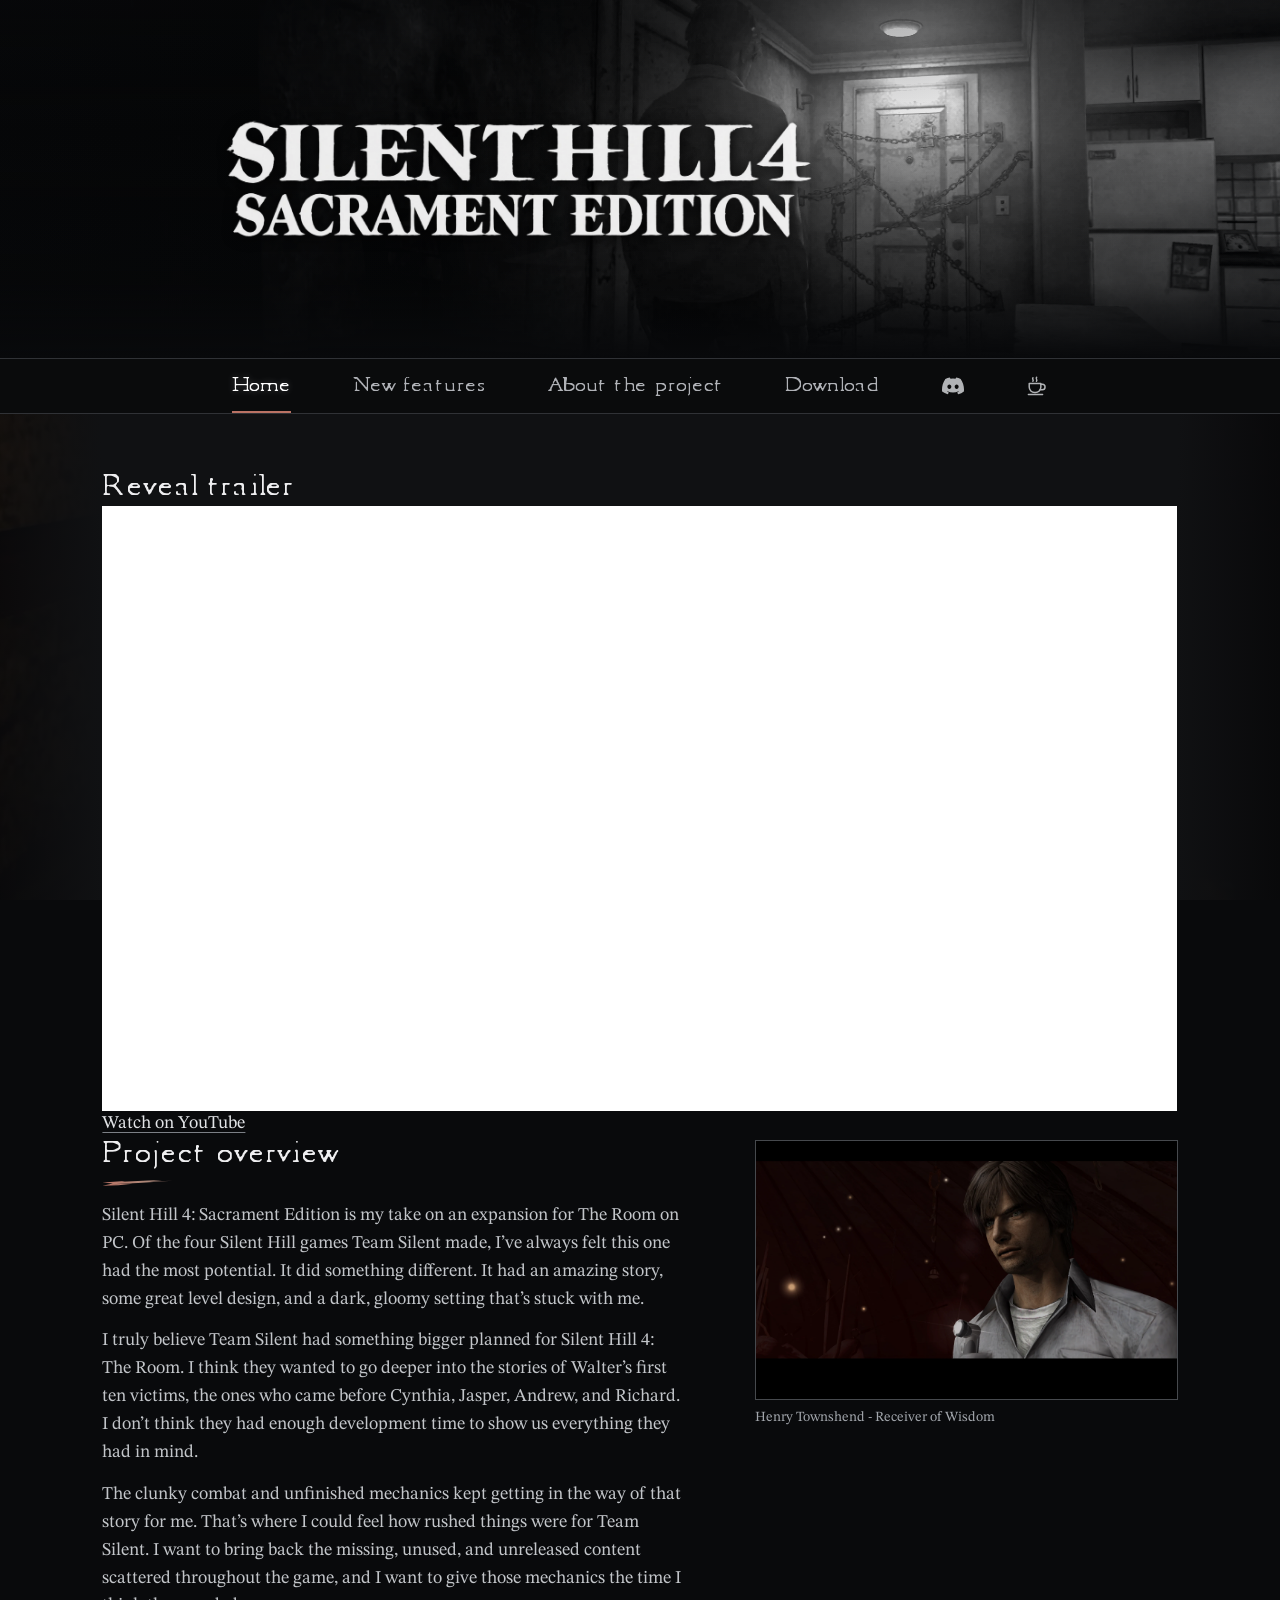
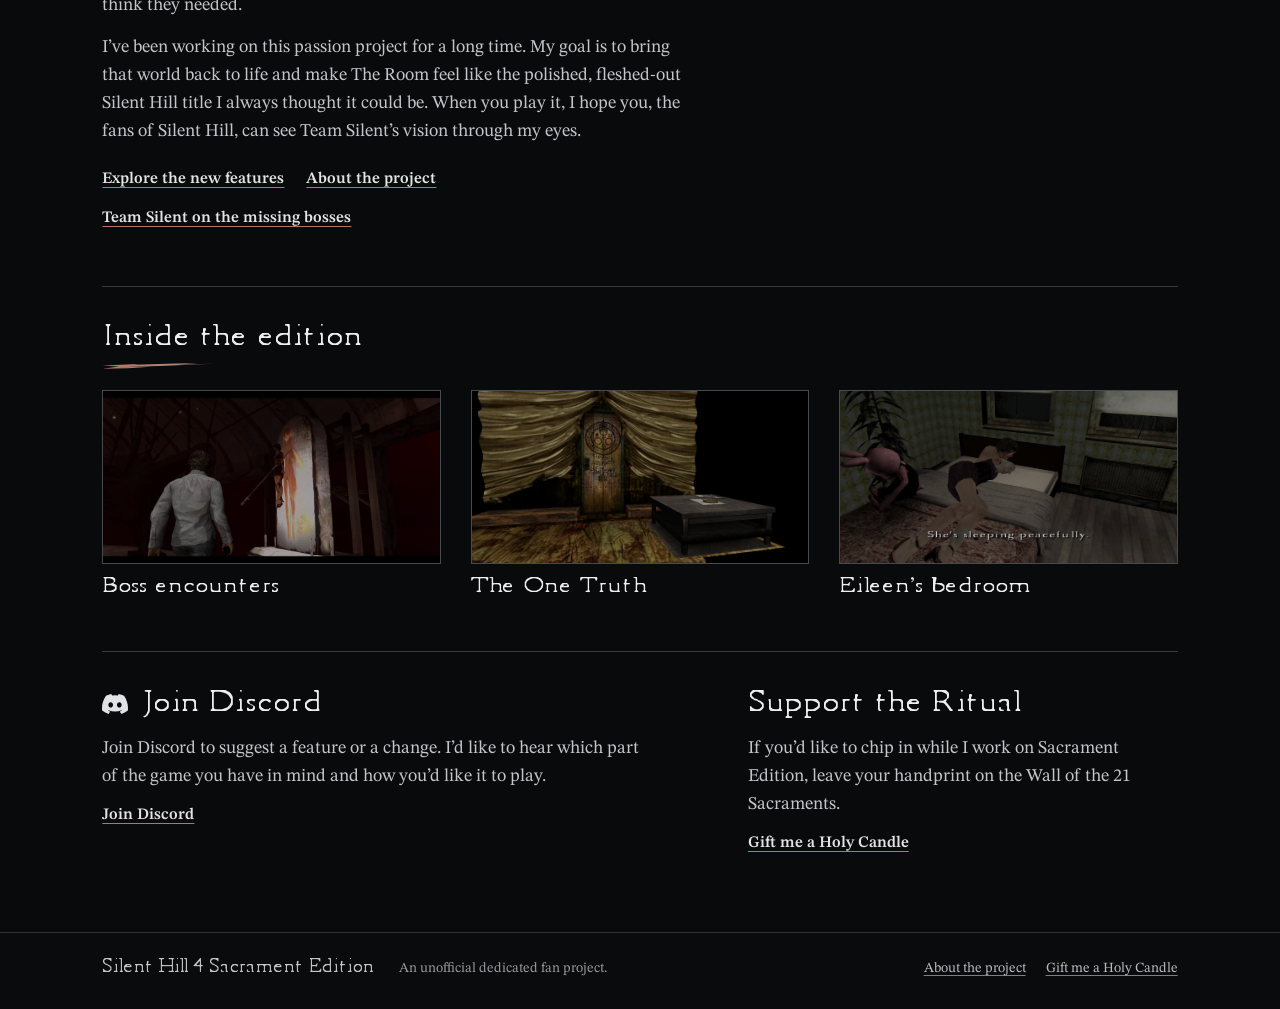
==== commit 2cadd0a7: "Embed the Sacrament Edition reveal trailer on the homepage" ====
--- a/index.html
+++ b/index.html
@@ -27,6 +27,11 @@
     </div></nav>
   </header>
 <main class="content wrap" id="main" tabindex="-1">
+  <section id="trailer" aria-labelledby="trailer-title">
+    <h2 id="trailer-title">Reveal trailer</h2>
+    <iframe src="https://www.youtube-nocookie.com/embed/lB1ih4x9q1Q" title="Silent Hill 4: The Room – Sacrament Edition reveal trailer" style="display:block;width:100%;aspect-ratio:16/9;border:0" referrerpolicy="strict-origin-when-cross-origin" allow="encrypted-media; picture-in-picture; fullscreen" allowfullscreen></iframe>
+    <p class="link-status"><a href="https://youtu.be/lB1ih4x9q1Q" target="_blank" rel="noopener">Watch on YouTube</a></p>
+  </section>
   <section class="overview" aria-labelledby="overview-title">
     <div class="overview-copy">
       <h2 id="overview-title">Project overview</h2>
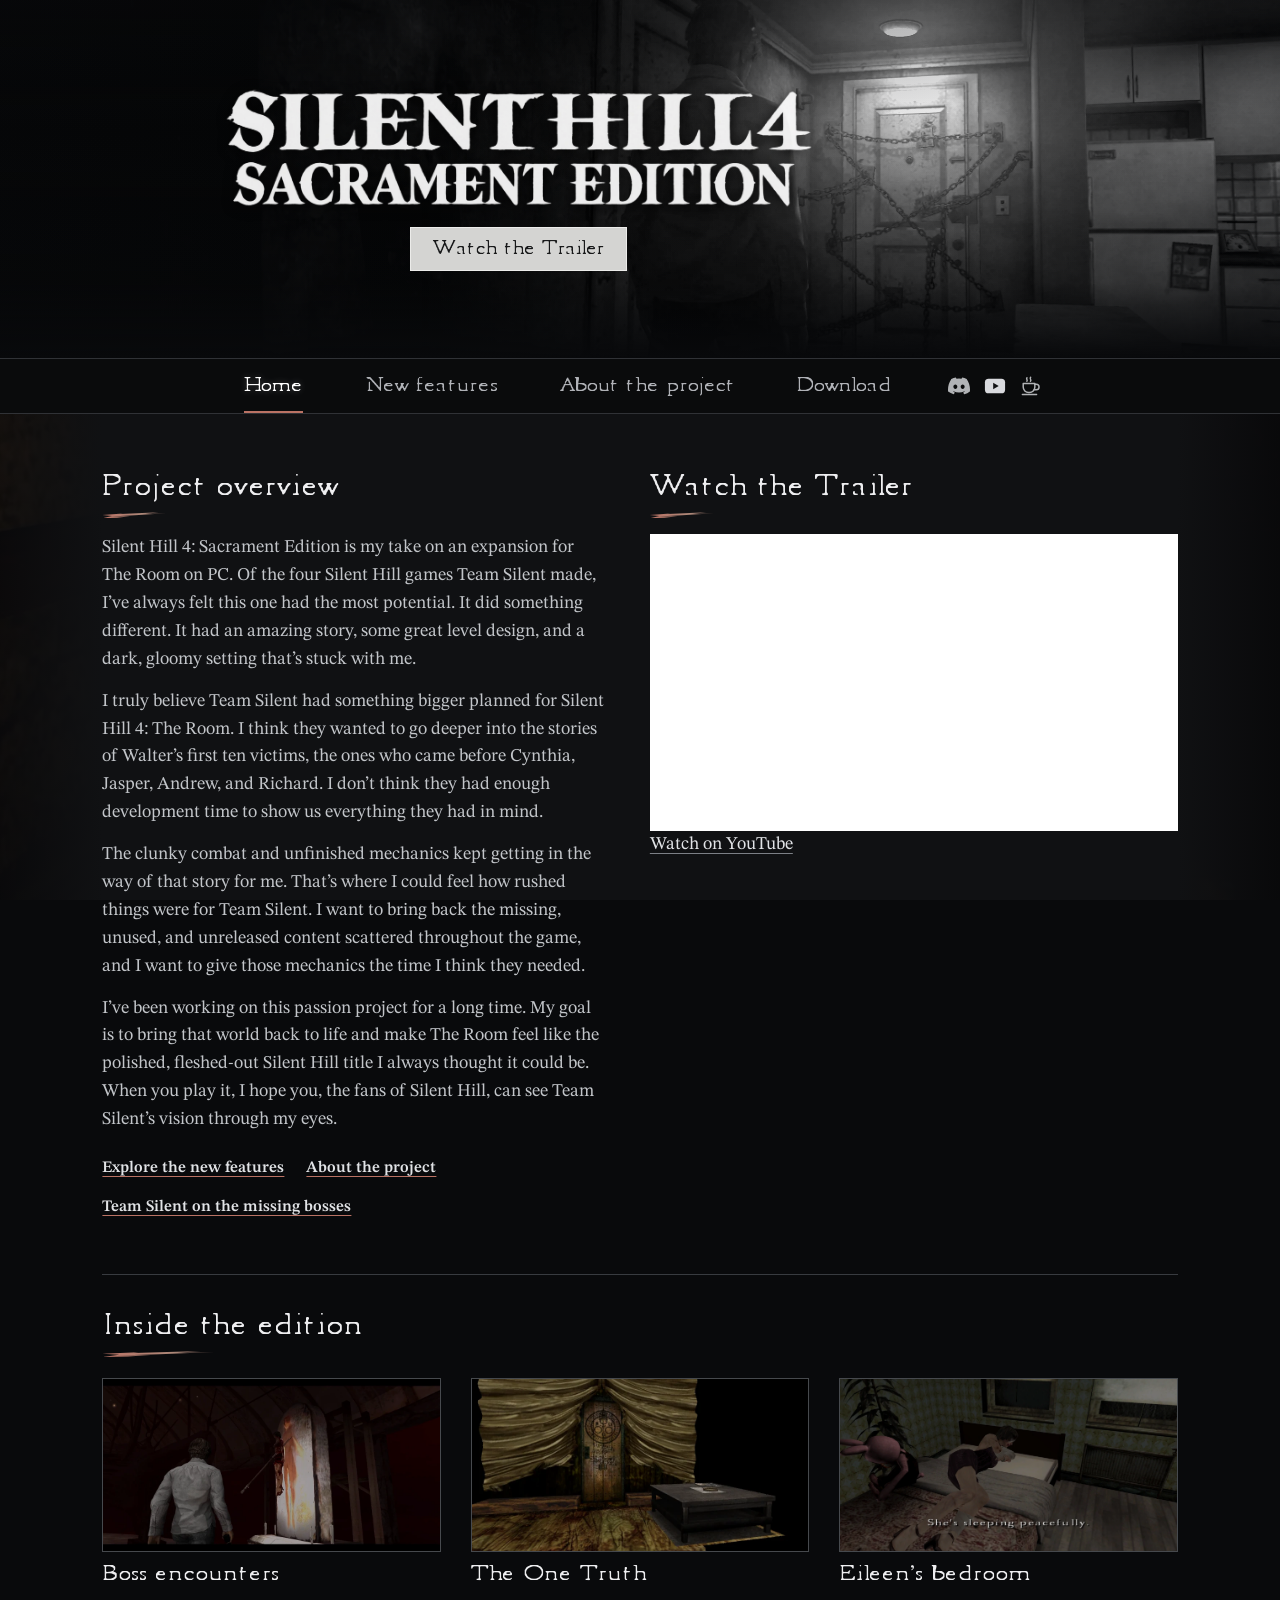
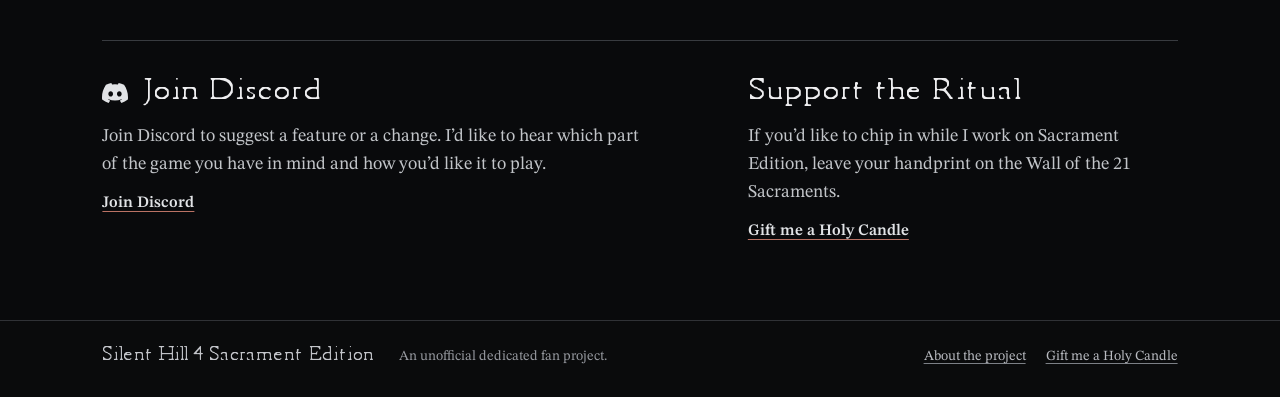
==== commit 6e5b4760: "Update trailer layout and shared navigation" ====
--- a/index.html
+++ b/index.html
@@ -15,23 +15,24 @@
   <a class="skip" href="#main">Skip to content</a>
   <header class="mast">
     <div class="banner"><div class="banner-photo" aria-hidden="true"><img src="assets/door-source.webp" alt="" width="1920" height="1080" fetchpriority="high"></div>
-      <h1 class="identity"><img class="title-logo" src="assets/title.webp" alt="Silent Hill 4 Sacrament Edition" width="1300" height="269"></h1>
+      <div class="banner-links">
+        <h1 class="identity"><img class="title-logo" src="assets/title.webp" alt="Silent Hill 4 Sacrament Edition" width="1300" height="269"></h1>
+        <a class="trailer-button" href="https://youtu.be/lB1ih4x9q1Q" target="_blank" rel="noopener">Watch the Trailer</a>
+      </div>
     </div>
     <nav class="top-nav" aria-label="Main navigation"><div class="wrap menu">
         <a href="index.html" aria-current="page">Home</a>
         <a href="features.html">New features</a>
         <a href="about.html">About<span class="optional">&nbsp;the project</span></a>
         <a href="download.html">Download</a>
-        <a class="discord-shortcut" href="https://discord.gg/ubzuQQMsM7" aria-label="Join Discord" title="Join Discord" target="_blank" rel="noopener"><img src="assets/discord.svg" alt="" width="22" height="22"></a>
-        <a class="discord-shortcut" href="https://buymeacoffee.com/sh4se" aria-label="Gift me a Holy Candle" title="Gift me a Holy Candle" target="_blank" rel="noopener"><img src="assets/coffee.svg" alt="" width="22" height="22"></a>
+        <div class="social-links">
+          <a class="discord-shortcut" href="https://discord.gg/ubzuQQMsM7" aria-label="Join Discord" title="Join Discord" target="_blank" rel="noopener"><img src="assets/discord.svg" alt="" width="22" height="22"></a>
+          <a class="discord-shortcut" href="https://youtu.be/lB1ih4x9q1Q" aria-label="Watch on YouTube" title="Watch on YouTube" target="_blank" rel="noopener"><svg width="22" height="22" aria-hidden="true" xmlns="http://www.w3.org/2000/svg" viewBox="0 0 24 24"><rect x="1" y="4" width="22" height="16" rx="4" fill="#d9dade"/><path d="M10 8.5v7l6-3.5z" fill="#101113"/></svg></a>
+          <a class="discord-shortcut" href="https://buymeacoffee.com/sh4se" aria-label="Gift me a Holy Candle" title="Gift me a Holy Candle" target="_blank" rel="noopener"><img src="assets/coffee.svg" alt="" width="22" height="22"></a>
+        </div>
     </div></nav>
   </header>
 <main class="content wrap" id="main" tabindex="-1">
-  <section id="trailer" aria-labelledby="trailer-title">
-    <h2 id="trailer-title">Reveal trailer</h2>
-    <iframe src="https://www.youtube-nocookie.com/embed/lB1ih4x9q1Q" title="Silent Hill 4: The Room – Sacrament Edition reveal trailer" style="display:block;width:100%;aspect-ratio:16/9;border:0" referrerpolicy="strict-origin-when-cross-origin" allow="encrypted-media; picture-in-picture; fullscreen" allowfullscreen></iframe>
-    <p class="link-status"><a href="https://youtu.be/lB1ih4x9q1Q" target="_blank" rel="noopener">Watch on YouTube</a></p>
-  </section>
   <section class="overview" aria-labelledby="overview-title">
     <div class="overview-copy">
       <h2 id="overview-title">Project overview</h2>
@@ -41,7 +42,11 @@
       <p>I’ve been working on this passion project for a long time. My goal is to bring that world back to life and make The Room feel like the polished, fleshed-out Silent Hill title I always thought it could be. When you play it, I hope you, the fans of Silent Hill, can see Team Silent’s vision through my eyes.</p>
       <div class="page-links"><a href="features.html">Explore the new features</a><a href="about.html">About the project</a><a href="https://www.silenthillmemories.net/sh4/post_mortem_en.htm#:~:text=ABSENCE%20OF%20MID-LEVEL%20BOSSES" target="_blank" rel="noopener">Team Silent on the missing bosses</a></div>
     </div>
-    <figure class="room-shot"><a class="enlarge" href="assets/henry-portrait.webp" title="Open larger image"><img src="assets/henry-portrait.webp" alt="Henry Townshend with his flashlight clipped to his shirt." width="2560" height="1384"></a><figcaption>Henry Townshend - Receiver of Wisdom</figcaption></figure>
+    <section id="trailer" aria-labelledby="trailer-title">
+      <h2 id="trailer-title">Watch the Trailer</h2>
+      <iframe src="https://www.youtube-nocookie.com/embed/lB1ih4x9q1Q" title="Silent Hill 4: The Room – Sacrament Edition reveal trailer" style="display:block;width:100%;aspect-ratio:16/9;border:0" referrerpolicy="strict-origin-when-cross-origin" allow="encrypted-media; picture-in-picture; fullscreen" allowfullscreen></iframe>
+      <p class="link-status"><a href="https://youtu.be/lB1ih4x9q1Q" target="_blank" rel="noopener">Watch on YouTube</a></p>
+    </section>
   </section>
   <section class="home-index" aria-labelledby="inside-title"><h2 id="inside-title">Inside the edition</h2>
     <div class="thumbnails"><a href="features.html#bosses"><img src="assets/boss-encounters.webp" width="1024" height="472" loading="lazy" alt="Henry faces a suspended figure in the candlelit arena."><span>Boss encounters</span></a><a href="features.html#one-truth"><img src="assets/truth.webp" width="480" height="254" loading="lazy" alt="Heavy curtains surround the altar at the end of a hall."><span>The One Truth</span></a><a href="features.html#eileen"><img src="assets/eileen-bedroom.webp" width="480" height="254" loading="lazy" alt="Eileen rests in bed in Room 303."><span>Eileen’s bedroom</span></a></div>
--- a/styles.css
+++ b/styles.css
@@ -51,18 +51,25 @@
 .banner-photo { inset: 0 -2% 0 33%; mask-image: linear-gradient(90deg,transparent,black 24%); }
 .banner-photo img { width: 100%; height: 100%; object-fit: cover; object-position: 51% 47%; filter: grayscale(1) contrast(1.11) brightness(1.31); }
 .banner::after { content: ""; background: linear-gradient(0deg,#08090b 0%,rgba(8,9,11,.23) 21%,transparent 63%,rgba(8,9,11,.29)), linear-gradient(90deg,rgba(7,8,10,.73),rgba(8,9,11,.24) 34%,rgba(7,8,10,.05) 74%,rgba(8,9,11,.48)); }
-.identity { display: block; width: min(46%,610px); margin-right: 19%; line-height: 0; }
+.banner-links { display: grid; justify-items: center; gap: 18px; width: min(46%,610px); margin-right: 19%; }
+.identity { display: block; width: 100%; line-height: 0; }
+.trailer-button { background: #d4d4d2; color: #171819; border: 1px solid #ececea; border-radius: 0; padding: 10px 22px; font: 18px/1.25 var(--menu); text-decoration: none; }
+.trailer-button:hover, .trailer-button:focus-visible { background: #f3f3f0; color: #101112; }
+.social-links { display: flex; align-items: stretch; gap: 2px; }
 .title-logo { width: 100%; height: auto; opacity: .94; filter: drop-shadow(0 2px 7px #000); }
 .top-nav { background: #0a0b0c; border-block: 1px solid #303236; }
 .menu { min-height: 54px; display: flex; justify-content: center; align-items: stretch; column-gap: clamp(10px,3vw,55px); }
 .menu a { position: relative; display: flex; align-items: center; justify-content: center; text-align: center; padding: 6px 12px; color: #b0b2b7; font-size: 19px; line-height: 1.25; text-decoration: none; white-space: nowrap; }
 .menu a:hover, .menu a[aria-current] { color: #fff; text-shadow: 0 0 7px #d7d9de55; }
 .menu a[aria-current]::after { position: absolute; content: ""; bottom: 0; left: 12px; right: 12px; height: 2px; background: #c9ccd0; }
-.menu .discord-shortcut { padding-inline: 12px; }
+.menu .discord-shortcut { padding-inline: 6px; }
 .discord-shortcut img { opacity: .78; }
 .discord-shortcut:hover img, .discord-shortcut:focus-visible img { opacity: 1; }
 .content { padding-block: clamp(34px,4.4vw,66px) clamp(50px,6vw,94px); }
 .overview, .about-opening, .release { display: grid; grid-template-columns: minmax(0,1.16fr) minmax(0,.84fr); gap: clamp(36px,5.3vw,88px); align-items: start; }
+@media (min-width: 701px) {
+  .home .overview { grid-template-columns: minmax(0,1fr) minmax(0,1.05fr); column-gap: clamp(24px,3.5vw,56px); }
+}
 .overview h2, .about-opening h2, .release h2, .ai-note h2, .faq h2 { margin-bottom: 16px; }
 .overview figure { margin-top: 2px; }
 .overview p, .about-opening p, .release p, .ai-note p, .page-heading p { max-width: 66ch; }
@@ -165,7 +172,7 @@
   .banner-photo { inset-inline: 2% -5%; mask-image: linear-gradient(90deg,transparent,black 23%); }
   .banner-photo img { object-position: 52% 36%; }
   .banner::after { background: linear-gradient(0deg,#08090b 1%,rgba(8,9,11,.69) 26%,transparent 77%),linear-gradient(90deg,rgba(8,9,11,.5),transparent 84%); }
-  .identity { width: min(75%,395px); margin: 0; align-self: end; margin-bottom: 28px; }
+  .banner-links { width: min(75%,395px); margin: 0 0 20px; gap: 12px; align-self: end; }
   .menu { width: calc(100% - 22px); min-height: 48px; column-gap: 2px; justify-content: space-evenly; }
   .menu a { font-size: 15.5px; padding-inline: 5px; }
   .menu a[aria-current]::after { left: 4px; right: 4px; }
@@ -264,16 +271,13 @@
 @media (max-width: 470px) {
   .menu {
     display: grid;
-    grid-template-columns: minmax(0,1fr) minmax(0,1.45fr) 44px;
+    grid-template-columns: minmax(0,1fr) minmax(0,1.45fr) auto;
     width: calc(100% - 32px);
     max-width: 24rem;
     column-gap: 8px;
   }
   .menu a { min-height: 44px; font-size: 16px; }
-  .menu .discord-shortcut { grid-column: 3; }
-
-  .menu .discord-shortcut:nth-last-child(2) { grid-row: 1; }
-  .menu .discord-shortcut:last-child { grid-row: 2; }
+  .social-links { grid-column: 3; grid-row: 1 / 3; align-self: center; }
 }
 
 /* Keep the menu lettering and reading type in proportion on large displays. */
